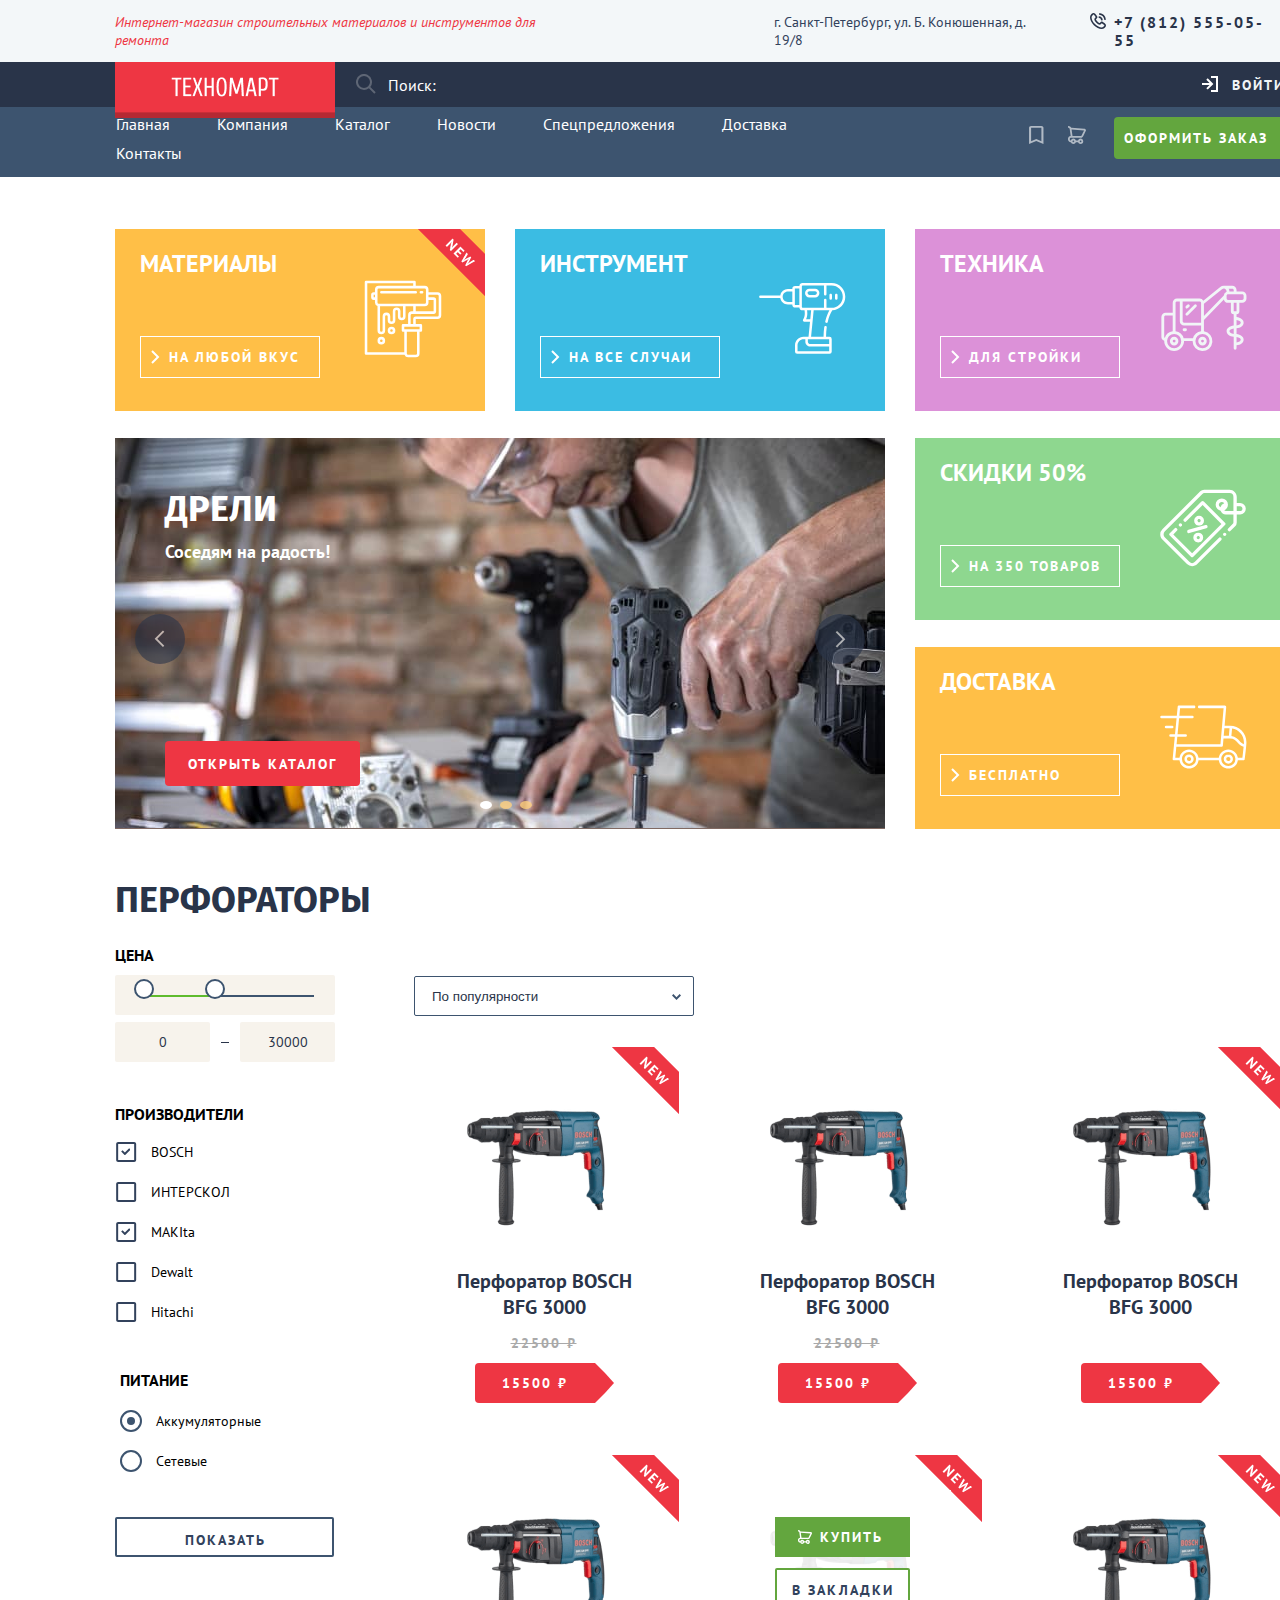
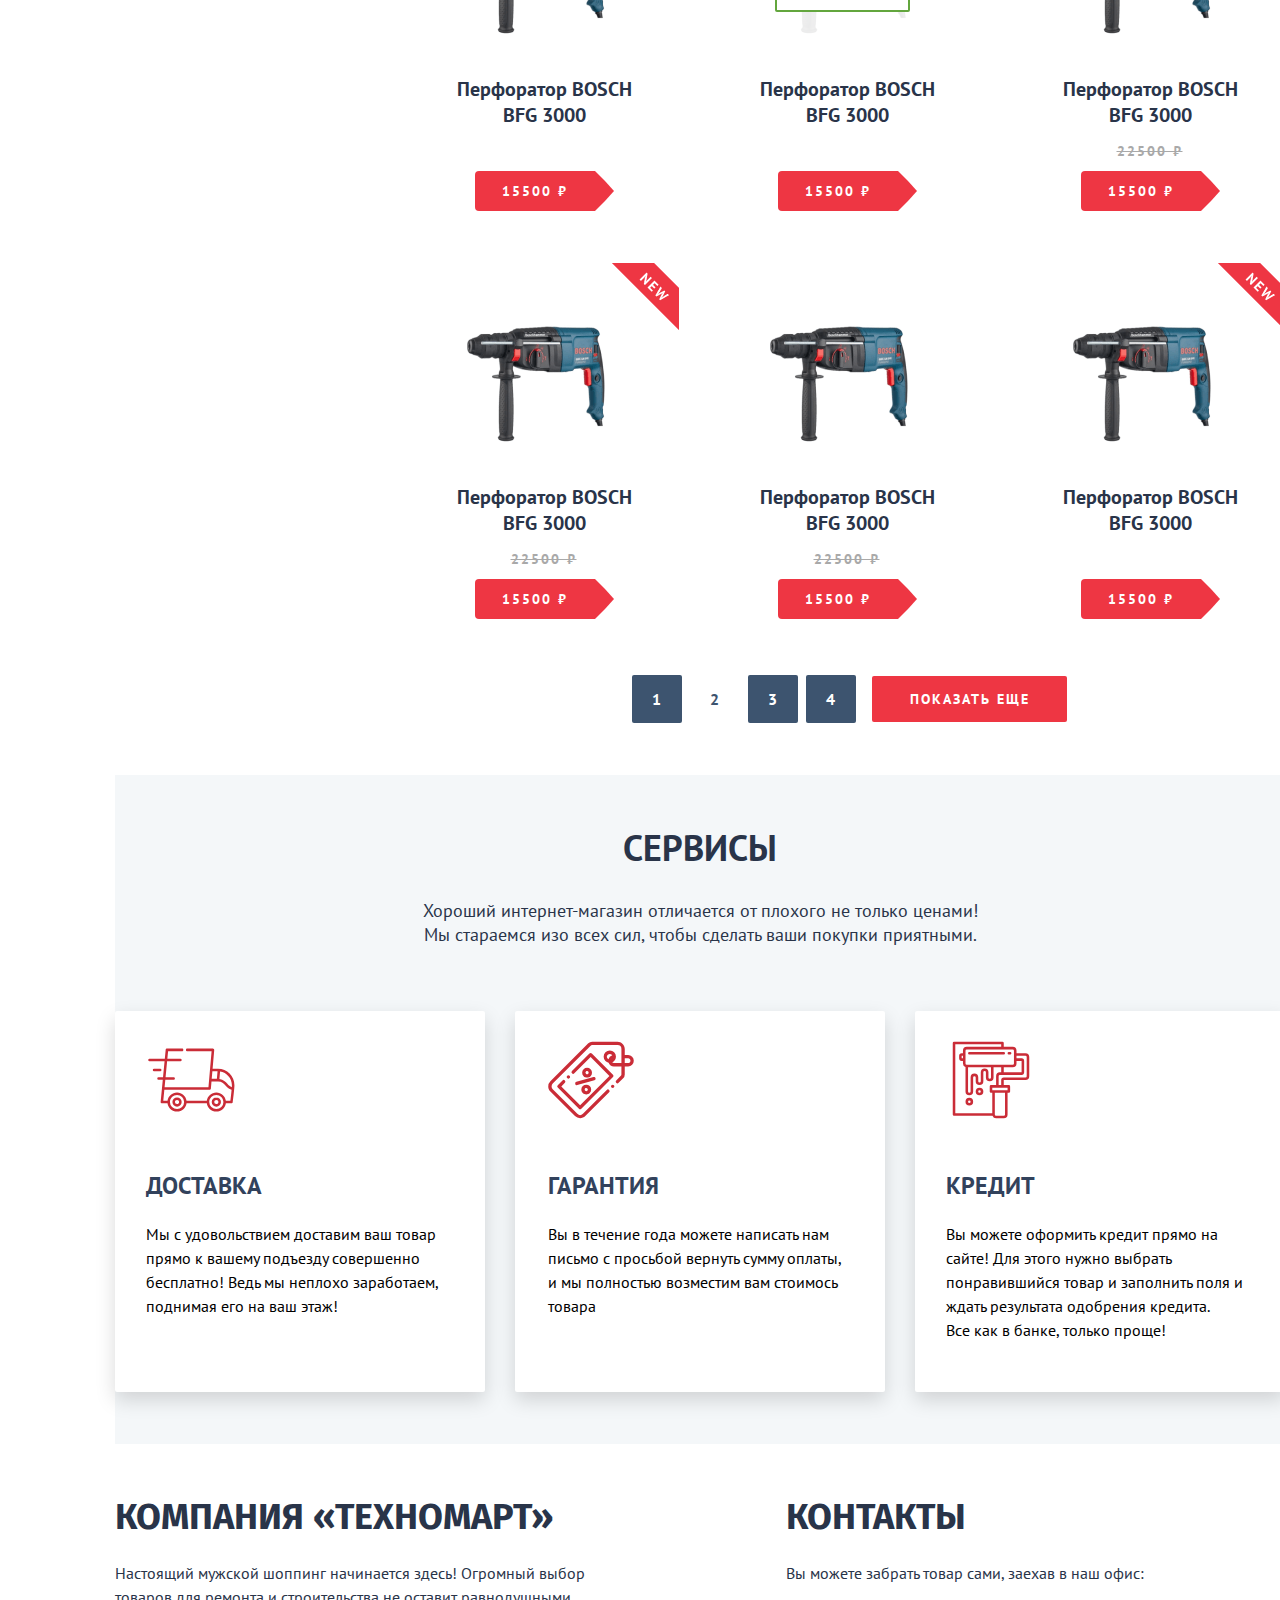
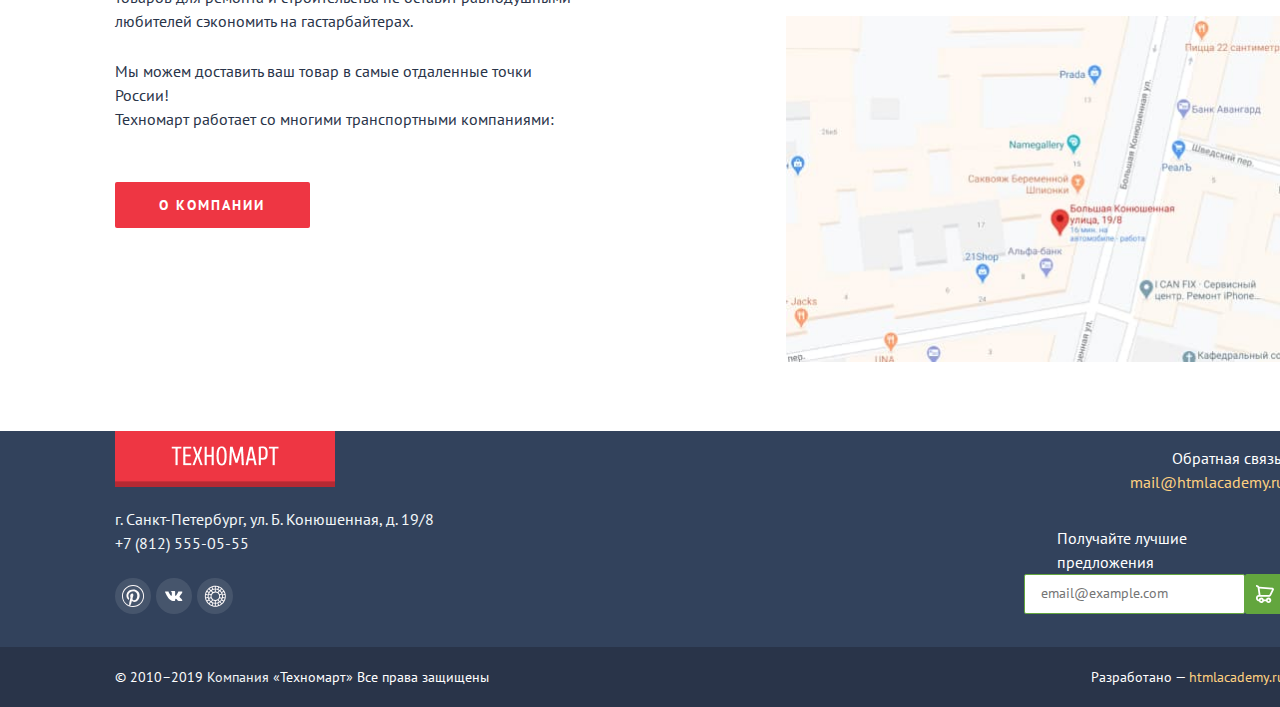
==== index.html @ 47784995 "Грейдирование" ====
<!DOCTYPE html>
<html lang="ru">

  <head>
    <meta charset="UTF-8">
    <meta http-equiv="X-UA-Compatible" content="IE=edge">
    <meta name="viewport" content="width=device-width, initial-scale=1.0">
    <meta name="description"
      content="Интернет-магазин Техномарт. Огромный выбор строительных материалов и инструментов для ремонта">
    <title>HTML Academy: Техномарт</title>
    <link rel="apple-touch-icon" sizes="180x180" href="/apple-touch-icon.png">
    <link rel="icon" type="image/png" sizes="32x32" href="/favicon-32x32.png">
    <link rel="icon" type="image/png" sizes="16x16" href="/favicon-16x16.png">
    <link rel="manifest" href="/site.webmanifest">
    <link rel="mask-icon" href="/safari-pinned-tab.svg" color="#5bbad5">
    <meta name="msapplication-TileColor" content="#da532c">
    <meta name="theme-color" content="#ffffff">
    <link rel="stylesheet" href="styles/styles.css">
    <link rel="icon" href="favicon.ico">
  </head>

  <body>
    <!-- Для показа состояния ошибки у input добавьте к input класс invalid -->
    <div class="page-wrapper">
      <header class="page-header">
        <div class="header-first-floor">
          <span class="online-shop">Интернет-магазин строительных материалов и инструментов для ремонта</span>
          <address class="address">г. Санкт-Петербург, ул. Б. Конюшенная, д. 19/8</address>
          <a class="phone" href="tel:+78125550555">+7 (812) 555-05-55</a>
        </div>
        <div class="header-second-floor">
          <a class="logo" href="index.html">
            <img src="images/content/logo.png" width="220" height="50" alt="Логотип Техномарта.">
          </a>
          <label class="search-label">
            <input class="search-input" type="search" placeholder="Поиск по сайту">
            <svg class="search-icon" width="20" height="20" viewBox="0 0 20 20" xmlns="http://www.w3.org/2000/svg">
              <path fill-rule="evenodd" clip-rule="evenodd"
                d="M8 16a8 8 0 1 1 6.32-3.094l5.387 5.387-1.414 1.414-5.387-5.387A7.965 7.965 0 0 1 8 16Zm6-8A6 6 0 1 1 2 8a6 6 0 0 1 12 0Z" />
            </svg>
            <span class="search-word">Поиск:</span>
          </label>
          <!-- Для показа авторизованного пользователя нужно переставить класс log-in-window-container-shown ко второму log-in-window-container -->
          <div class="log-in-window-container log-in-window-container-shown">
            <button class="log-in-button" type="button">
              Войти
            </button>
            <div class="log-in-window">
              <h3 class="log-in-heading">Личный кабинет</h3>
              <button class="log-in-button-exit" type="button">
                <span class="visually-hidden">Выйти из личного кабинета.</span>
              </button>
              <form class="log-in-form" action="https://echo.htmlacademy.ru/" method="post">
                <label class="log-in-label log-in-label-enter">
                  <span class="visually-hidden">Поле для ввода логина.</span>
                  <input class="log-in-input" type="text" name="login" placeholder="Логин" required>
                  <span class="invalid-text invalid-text-log-in">Длина логина должна быть не менее 8 символов!</span>
                </label>
                <label class="log-in-label log-in-label-password">
                  <span class="visually-hidden">Поле для ввода пароля.</span>
                  <input class="log-in-input" type="password" name="password" placeholder="Пароль" required>
                  <span class="invalid-text invalid-text-log-in">Длина пароля должна быть не менее 8 символов!</span>
                </label>
                <div class="memory-container">
                  <label class="memory-label filter-makers-label">
                    <input class="filter-makers-checkbox" type="checkbox" name="remember-me" value="yes">
                    <span class="filter-makers-custom-checkbox" tabindex="0"></span>
                    Запомнить меня
                  </label>
                  <a class="forgot-password" href="#">Забыл пароль</a>
                </div>
                <div class="log-in-links-container">
                  <button class="log-in-enter" type="submit">Войти</button>
                  <a class="log-in-registration" href="#">Регистрация</a>
                </div>
              </form>
            </div>
          </div>
          <div class="log-in-window-container log-in-window-container-second">
            <a class="personal-account-link" href="#">Равшан Джамшутович</a>
            <a class="log-in-button log-in-button-authorized" href="#">
              <span class="visually-hidden">Выйти на страницу деавторизации.</span>
            </a>
            <div class="log-in-window log-in-window-authorized">
              <h3 class="log-in-heading log-in-heading-authorized">Здравствуйте, <br>
                Равшан Джамшутович</h3>
              <button class="log-in-button-exit" type="button">
                <span class="visually-hidden">Выйти из личного кабинета.</span>
              </button>
              <a class="log-in-link log-in-link-orders" href="#">Мои заказы</a>
              <a class="log-in-link log-in-link-account" href="#">Личный кабинет</a>
              <a class="log-in-exit-link" href="#">Выйти</a>
            </div>
          </div>
        </div>
        <nav class="navigation">
          <ul class="navigation-list">
            <li class="navigation-item">
              <a class="navigation-link" href="#">
                Главная
              </a>
            </li>
            <li class="navigation-item">
              <a class="navigation-link" href="#">
                Компания
              </a>
            </li>
            <li class="navigation-item">
              <a class="navigation-link" href="#">
                Каталог
              </a>
            </li>
            <li class="navigation-item">
              <a class="navigation-link" href="#">
                Новости
              </a>
            </li>
            <li class="navigation-item">
              <a class="navigation-link" href="#">
                Спецпредложения
              </a>
            </li>
            <li class="navigation-item">
              <a class="navigation-link" href="#">
                Доставка
              </a>
            </li>
            <li class="navigation-item">
              <a class="navigation-link" href="#">
                Контакты
              </a>
            </li>
          </ul>
          <ul class="user-list">
            <li class="user-item user-item-bookmarks">
              <a class="header-icon-link bookmarks-link" href="#">
                <span class="visually-hidden">Перейти на страницу с Вашими закладками.</span>
              </a>
            </li>
            <li class="user-item user-item-cart">
              <a class="header-icon-link cart-link" href="#">
                <span class="visually-hidden">Перейти в корзину.</span>
              </a>
            </li>
            <li class="user-item">
              <a class="order-link" href="#">Оформить заказ</a>
            </li>
          </ul>
        </nav>
      </header>
      <main class="page-main">
        <section class="promo-block">
          <h1 class="main-heading visually-hidden">Промо блок.</h1>
          <ul class="promo-list">
            <li class="promo-item promo-item-materials catalog-item-new">
              <h3 class="promo-heading">Материалы</h3>
              <a class="promo-link" href="#">
                На любой вкус
              </a>
            </li>
            <li class="promo-item promo-item-tool">
              <h3 class="promo-heading">Инструмент</h3>
              <a class="promo-link" href="#">
                На все случаи
              </a>
            </li>
            <li class="promo-item promo-item-tech">
              <h3 class="promo-heading">Техника</h3>
              <a class="promo-link" href="#">
                Для стройки
              </a>
            </li>
            <!-- Для смены слайдов нужно переставить класс slider-block-active на нужный slider-block -->
            <li class="slider-block slider-block-drills slider-block-active">
              <h3 class="slider-heading">Дрели</h3>
              <p class="slider-description">Соседям на радость!</p>
              <a class="slider-link" href="not-found.html">Открыть каталог</a>
            </li>
            <li class="slider-block slider-block-punchers">
              <h3 class="slider-heading">Перфораторы</h3>
              <p class="slider-description">Соседям на радость!</p>
              <a class="slider-link" href="not-found.html">Открыть каталог</a>
            </li>
            <li class="promo-item promo-item-sales">
              <h3 class="promo-heading">Скидки 50%</h3>
              <a class="promo-link promo-link-sales" href="#">
                На 350 товаров
              </a>
            </li>
            <li class="promo-item promo-item-delivery">
              <h3 class="promo-heading">Доставка</h3>
              <a class="promo-link" href="#">
                Бесплатно
              </a>
            </li>
          </ul>
          <ul class="slider-arrows-list">
            <li class="slider-arrow-item">
              <button class="arrow-button" type="button">
                <span class="visually-hidden">Предыдущий слайд.</span>
              </button>
            </li>
            <li class="slider-arrow-item">
              <button class="arrow-button arrow-button-right" type="button">
                <span class="visually-hidden">Следующий слайд.</span>
              </button>
            </li>
          </ul>
          <ol class="slider-pagination-list">
            <li class="slider-pagination-item">
              <button class="slider-pagination-button slider-pagination-button-active" type="button">
                <span class="visually-hidden">Выбрать первый слайд.</span>
              </button>
            </li>
            <li class="slider-pagination-item">
              <button class="slider-pagination-button" type="button">
                <span class="visually-hidden">Выбрать второй слайд.</span>
              </button>
            </li>
            <li class="slider-pagination-item">
              <button class="slider-pagination-button" type="button">
                <span class="visually-hidden">Выбрать третий слайд.</span>
              </button>
            </li>
          </ol>
        </section>
        <section class="catalog">
          <h2 class="catalog-heading">ПЕРФОРАТОРЫ</h2>
          <div class="catalog-content-container">
            <section class="filter">
              <h3 class="filter-heading visually-hidden">Фильтр товаров.</h3>
              <form class="filter-form" action="https://echo.htmlacademy.ru/" method="get">
                <fieldset class="filter-fieldset filter-fieldset-range">
                  <legend class="fieldset-legend fieldset-legend-price">Цена</legend>
                  <div class="range-container">
                    <ul class="range-list">
                      <li class="range-item">
                        <button class="range-button" type="button">
                          <span class="visually-hidden">Изменить минимальную цену.</span>
                        </button>
                      </li>
                      <li class="range-item">
                        <button class="range-button" type="button">
                          <span class="visually-hidden">Изменить максимальную цену.</span>
                        </button>
                      </li>
                    </ul>
                  </div>
                  <div class="range-inputs-container">
                    <label class="filter-price-label">
                      <span class="visually-hidden">Минимальная цена.</span>
                      <input class="filter-price filter-price-first" type="number" name="price" value="0" min="0"
                        max="30000">
                      <span class="invalid-text invalid-text-price">Цена должна быть не меньше или равна 0!</span>
                    </label>
                    <label class="filter-price-label">
                      <span class="visually-hidden">Максимальная цена.</span>
                      <input class="filter-price filter-price-last" type="number" name="price" value="30000"
                        max="30000">
                      <span class="invalid-text invalid-text-price">Цена должна быть не больше или равна 30000!</span>
                    </label>
                  </div>
                </fieldset>
                <fieldset class="filter-fieldset filter-fieldset-makers">
                  <legend class="fieldset-legend fieldset-legend-makers">ПРОИЗВОДИТЕЛИ</legend>
                  <ul class="filter-makers-list">
                    <li class="filter-makers-item">
                      <label class="filter-label filter-makers-label">
                        <input class="filter-makers-checkbox" type="checkbox" name="maker" value="BOSCH" checked>
                        <span class="filter-makers-custom-checkbox" tabindex="0"></span>
                        BOSCH
                      </Label>
                    </li>
                    <li class="filter-makers-item">
                      <label class="filter-label filter-makers-label">
                        <input class="filter-makers-checkbox" type="checkbox" name="maker" value="ИНТЕРСКОЛ">
                        <span class="filter-makers-custom-checkbox" tabindex="0"></span>
                        ИНТЕРСКОЛ
                      </Label>
                    </li>
                    <li class="filter-makers-item">
                      <label class="filter-label filter-makers-label">
                        <input class="filter-makers-checkbox" type="checkbox" name="maker" value="MAKIta" checked>
                        <span class="filter-makers-custom-checkbox" tabindex="0"></span>
                        MAKIta
                      </Label>
                    </li>
                    <li class="filter-makers-item">
                      <label class="filter-label filter-makers-label">
                        <input class="filter-makers-checkbox" type="checkbox" name="maker" value="Dewalt">
                        <span class="filter-makers-custom-checkbox" tabindex="0"></span>
                        Dewalt
                      </Label>
                    </li>
                    <li class="filter-makers-item">
                      <label class="filter-label filter-makers-label">
                        <input class="filter-makers-checkbox" type="checkbox" name="maker" value="Hitachi">
                        <span class="filter-makers-custom-checkbox" tabindex="0"></span>
                        Hitachi
                      </label>
                    </li>
                  </ul>
                </fieldset>
                <fieldset class="filter-fieldset filter-fieldset-battery">
                  <legend class="fieldset-legend fieldset-legend-battery">ПИТАНИЕ</legend>
                  <ul class="filter-battery-list">
                    <li class="filter-battery-item">
                      <label class="filter-label filter-battery-label">
                        <input class="filter-battery-radio" type="radio" name="battery" value="Аккумуляторные" checked>
                        <span class="filter-battery-custom-radio" tabindex="0"></span>
                        Аккумуляторные
                      </label>
                    </li>
                    <li class="filter-battery-item">
                      <label class="filter-label filter-battery-label">
                        <input class="filter-battery-radio" type="radio" name="battery" value="Сетевые">
                        <span class="filter-battery-custom-radio" tabindex="0"></span>
                        Сетевые
                      </label>
                    </li>
                  </ul>
                </fieldset>
                <button class="filter-button" type="submit">
                  Показать
                </button>
              </form>
            </section>

            <div class="catalog-second-column">
              <select class="catalog-select" name="sorting" aria-label="Сортировка товаров.">
                <option class="catalog-select-option" value="by-popularity">По популярности</option>
                <option class="catalog-select-option" value="by-price">По цене</option>
              </select>
              <section class="product-cards">
                <h3 class="product-cards-heading visually-hidden">Карточки товаров.</h3>
                <ul class="catalog-list">
                  <!-- Для добавления метки new добавьте к catalog-item класс catalog-item-new -->
                  <li class="catalog-item catalog-item-new">
                    <img class="catalog-image" src="images/content/puncher.png" width="216" height="180"
                      alt="Изображение перфоратора BOSCH BFG 3000.">
                    <div class="catalog-item-buttons">
                      <button class="catalog-buy-button" type="button">
                        КУПИТЬ
                      </button>
                      <button class="catalog-bookmark-button" type="button">
                        В закладки
                      </button>
                    </div>
                    <h3 class="catalog-item-heading catalog-item-heading-price">Перфоратор BOSCH <br> BFG 3000</h3>
                    <button class="catalog-item-button" type="button">15500 ₽</button>
                  </li>
                  <li class="catalog-item">
                    <img class="catalog-image" src="images/content/puncher.png" width="216" height="180"
                      alt="Изображение перфоратора BOSCH BFG 3000.">
                    <div class="catalog-item-buttons">
                      <button class="catalog-buy-button" type="button">
                        КУПИТЬ
                      </button>
                      <button class="catalog-bookmark-button" type="button">
                        В закладки
                      </button>
                    </div>
                    <h3 class="catalog-item-heading catalog-item-heading-price">Перфоратор BOSCH <br> BFG 3000</h3>
                    <button class="catalog-item-button" type="button">15500 ₽</button>
                  </li>
                  <li class="catalog-item catalog-item-new">
                    <img class="catalog-image" src="images/content/puncher.png" width="216" height="180"
                      alt="Изображение перфоратора BOSCH BFG 3000.">
                    <div class="catalog-item-buttons">
                      <button class="catalog-buy-button" type="button">
                        КУПИТЬ
                      </button>
                      <button class="catalog-bookmark-button" type="button">
                        В закладки
                      </button>
                    </div>
                    <h3 class="catalog-item-heading">Перфоратор BOSCH <br> BFG 3000</h3>
                    <button class="catalog-item-button" type="button">15500 ₽</button>
                  </li>
                  <li class="catalog-item catalog-item-new">
                    <img class="catalog-image" src="images/content/puncher.png" width="216" height="180"
                      alt="Изображение перфоратора BOSCH BFG 3000.">
                    <div class="catalog-item-buttons">
                      <button class="catalog-buy-button" type="button">
                        КУПИТЬ
                      </button>
                      <button class="catalog-bookmark-button" type="button">
                        В закладки
                      </button>
                    </div>
                    <h3 class="catalog-item-heading">Перфоратор BOSCH <br> BFG 3000</h3>
                    <button class="catalog-item-button" type="button">15500 ₽</button>
                  </li>
                  <li class="catalog-item catalog-item-shown catalog-item-new">
                    <img class="catalog-image" src="images/content/puncher.png" width="216" height="180"
                      alt="Изображение перфоратора BOSCH BFG 3000.">
                    <div class="catalog-item-buttons">
                      <button class="catalog-buy-button" type="button">
                        КУПИТЬ
                      </button>
                      <button class="catalog-bookmark-button" type="button">
                        В закладки
                      </button>
                    </div>
                    <h3 class="catalog-item-heading">Перфоратор BOSCH <br> BFG 3000</h3>
                    <button class="catalog-item-button" type="button">15500 ₽</button>
                  </li>
                  <li class="catalog-item catalog-item-new">
                    <img class="catalog-image" src="images/content/puncher.png" width="216" height="180"
                      alt="Изображение перфоратора BOSCH BFG 3000.">
                    <div class="catalog-item-buttons">
                      <button class="catalog-buy-button" type="button">
                        КУПИТЬ
                      </button>
                      <button class="catalog-bookmark-button" type="button">
                        В закладки
                      </button>
                    </div>
                    <h3 class="catalog-item-heading catalog-item-heading-price">Перфоратор BOSCH <br> BFG 3000</h3>
                    <button class="catalog-item-button" type="button">15500 ₽</button>
                  </li>
                  <li class="catalog-item catalog-item-new">
                    <img class="catalog-image" src="images/content/puncher.png" width="216" height="180"
                      alt="Изображение перфоратора BOSCH BFG 3000.">
                    <div class="catalog-item-buttons">
                      <button class="catalog-buy-button" type="button">
                        КУПИТЬ
                      </button>
                      <button class="catalog-bookmark-button" type="button">
                        В закладки
                      </button>
                    </div>
                    <h3 class="catalog-item-heading catalog-item-heading-price">Перфоратор BOSCH <br> BFG 3000</h3>
                    <button class="catalog-item-button" type="button">15500 ₽</button>
                  </li>
                  <li class="catalog-item">
                    <img class="catalog-image" src="images/content/puncher.png" width="216" height="180"
                      alt="Изображение перфоратора BOSCH BFG 3000.">
                    <div class="catalog-item-buttons">
                      <button class="catalog-buy-button" type="button">
                        КУПИТЬ
                      </button>
                      <button class="catalog-bookmark-button" type="button">
                        В закладки
                      </button>
                    </div>
                    <h3 class="catalog-item-heading catalog-item-heading-price">Перфоратор BOSCH <br> BFG 3000</h3>
                    <button class="catalog-item-button" type="button">15500 ₽</button>
                  </li>
                  <li class="catalog-item catalog-item-new">
                    <img class="catalog-image" src="images/content/puncher.png" width="216" height="180"
                      alt="Изображение перфоратора BOSCH BFG 3000.">
                    <div class="catalog-item-buttons">
                      <button class="catalog-buy-button" type="button">
                        КУПИТЬ
                      </button>
                      <button class="catalog-bookmark-button" type="button">
                        В закладки
                      </button>
                    </div>
                    <h3 class="catalog-item-heading">Перфоратор BOSCH <br> BFG 3000</h3>
                    <button class="catalog-item-button" type="button">15500 ₽</button>
                  </li>
                </ul>
                <div class="pagination-container">
                  <ol class="pagination-list" aria-label="Пагинация.">
                    <li class="pagination-item">
                      <a class="pagination-link" href="#">1</a>
                    </li>
                    <li class="pagination-item">
                      <a class="pagination-link pagination-link-active" href="#">2</a>
                    </li>
                    <li class="pagination-item">
                      <a class="pagination-link" href="#">3</a>
                    </li>
                    <li class="pagination-item">
                      <a class="pagination-link" href="#">4</a>
                    </li>
                  </ol>
                  <button class="pagination-button" type="button">
                    Показать еще
                  </button>
                </div>
              </section>
            </div>
          </div>

        </section>
        <section class="services">
          <h2 class="services-heading">Сервисы</h2>
          <p class="services-description">Хороший интернет-магазин отличается от плохого не только ценами! <br>
            Мы стараемся изо всех сил, чтобы сделать ваши покупки приятными.</p>
          <ul class="services-list">
            <li class="services-item services-item-delivery">
              <h3 class="services-item-heading">Доставка</h3>
              <p class="services-item-description">Мы с удовольствием доставим ваш товар <br> прямо к вашему подъезду
                совершенно
                <br>
                бесплатно! Ведь мы неплохо заработаем, <br>
                поднимая его на ваш этаж!
              </p>
            </li>
            <li class="services-item services-item-sale">
              <h3 class="services-item-heading">Гарантия</h3>
              <p class="services-item-description">Вы в течение года можете написать нам <br> письмо с просьбой вернуть
                сумму
                оплаты, <br> и мы полностью возместим вам стоимось <br> товара</p>
            </li>
            <li class="services-item services-item-paints">
              <h3 class="services-item-heading">Кредит</h3>
              <p class="services-item-description">Вы можете оформить кредит прямо на <br> сайте! Для этого нужно
                выбрать <br>
                понравившийся товар и заполнить поля и <br> ждать результата одобрения кредита. <br>
                Все как в банке, только проще!</p>
            </li>
          </ul>
        </section>
        <section class="about-technomart">
          <h2 class="about-technomart-heading visually-hidden">О Техномарте.</h2>
          <section class="technomart-company">
            <h3 class="technomart-company-heading">КОМПАНИЯ «Техномарт»</h3>
            <p class="technomart-company-description">Настоящий мужской шоппинг начинается здесь! Огромный выбор <br>
              товаров
              для
              ремонта и строительства не оставит равнодушными <br> любителей сэкономить на гастарбайтерах.</p>
            <p class="technomart-company-description">Мы можем доставить ваш товар в самые отдаленные точки России! <br>
              Техномарт работает со многими транспортными компаниями:</p>
            <a class="technomart-company-link" href="#">О компании</a>
          </section>
          <section class="contacts">
            <h3 class="contacts-heading">КОНТАКТЫ</h3>
            <p class="contacts-description">Вы можете забрать товар сами, заехав в наш офис:</p>
            <a class="contacts-link" href="https://www.google.com/maps" target="_blank">
              <img src="/images/content/map.jpg" width="500" height="347" alt="Расположение офиса Техномарта на карте.">
            </a>
          </section>
        </section>
      </main>
      <footer class="page-footer">
        <div class="footer-first-floor">
          <div class="footer-first-column">
            <a class="logo footer-logo" href="index.html">
              <img src="images/content/logo.png" width="220" height="56" alt="Логотип Техномарта.">
            </a>
            <address class="footer-address">г. Санкт-Петербург, ул. Б. Конюшенная, д. 19/8</address>
            <a class="footer-phone" href="tel:+78125550555">+7 (812) 555-05-55</a>
            <ul class="social-list">
              <li class="social-item">
                <a class="social-link social-link-pin" href="#" target="_blank">
                  <span class="visually-hidden">Мы в Pinterest.</span>
                  <svg class="social-icon" width="23" height="23" viewBox="0 0 23 23" fill="none"
                    xmlns="http://www.w3.org/2000/svg">
                    <path
                      d="M11.04 0C4.948 0 0 4.948 0 11.04c0 6.091 4.948 11.04 11.04 11.04 6.091 0 11.04-4.948 11.04-11.04C22.08 4.948 17.132 0 11.04 0Zm0 .96c5.573 0 10.08 4.507 10.08 10.08s-4.507 10.08-10.08 10.08a10.1 10.1 0 0 1-2.93-.433c.413-.69.946-1.677 1.158-2.492l.643-2.453c.336.641 1.319 1.185 2.365 1.185 3.112 0 5.356-2.863 5.356-6.42 0-3.41-2.783-5.96-6.363-5.96-4.455 0-6.819 2.99-6.819 6.245 0 1.513.805 3.398 2.095 3.998.195.09.3.052.345-.138.034-.143.208-.844.287-1.17a.31.31 0 0 0-.072-.296c-.426-.518-.768-1.468-.768-2.355 0-2.276 1.723-4.48 4.659-4.48 2.535 0 4.31 1.729 4.31 4.2 0 2.791-1.409 4.726-3.243 4.726-1.013 0-1.772-.838-1.528-1.866.291-1.227.855-2.55.855-3.436 0-.792-.426-1.453-1.306-1.453-1.036 0-1.868 1.07-1.868 2.506 0 .913.31 1.532.31 1.532s-1.023 4.325-1.21 5.13c-.188.804-.138 1.887-.06 2.694A10.073 10.073 0 0 1 .96 11.04C.96 5.467 5.467.96 11.04.96Z"
                      fill="#FEFAFA" />
                  </svg>
                </a>
              </li>
              <li class="social-item">
                <a class="social-link social-link-vk" href="#" target="_blank">
                  <span class="visually-hidden">Мы во Вконтакте.</span>
                  <svg class="social-icon social-icon-vk" width="18" height="10" viewBox="0 0 18 10" fill="none"
                    xmlns="http://www.w3.org/2000/svg">
                    <path
                      d="M10.76 7.675c.638-.206 1.454 1.36 2.323 1.96.652.453 1.152.355 1.152.355l2.316-.033s1.21-.075.638-1.036c-.048-.08-.336-.713-1.724-2.015-1.452-1.362-1.255-1.142.493-3.497 1.065-1.436 1.49-2.312 1.357-2.686-.128-.36-.91-.266-.91-.266l-2.609.018c-.254 0-.47.08-.567.344-.002.002-.414 1.11-.964 2.053-1.16 1.993-1.624 2.099-1.816 1.974-.441-.289-.33-1.158-.33-1.776 0-1.932.288-2.737-.564-2.946C9.27.055 9.062.01 8.336.004c-.928-.015-1.716 0-2.163.218-.297.15-.524.475-.386.494.173.023.562.107.77.39.268.369.26 1.194.26 1.194s.152 2.274-.36 2.556c-.352.193-.834-.201-1.87-2.011C4.06 1.919 3.66.897 3.66.897s-.077-.19-.217-.294c-.167-.124-.4-.163-.4-.163L.565.456S.193.466.057.63c-.122.145-.01.445-.01.445s1.94 4.588 4.136 6.9c2.014 2.121 4.302 1.98 4.302 1.98h1.037s.313-.036.473-.208c.149-.16.142-.46.142-.46s-.02-1.407.624-1.613Z"
                      fill="#fff" />
                  </svg>
                </a>
              </li>
              <li class="social-item">
                <a class="social-link social-link-vsco" href="#" target="_blank">
                  <span class="visually-hidden">Мы в VSCO.</span>
                  <svg class="social-icon" width="22" height="22" viewBox="0 0 22 22" fill="none"
                    xmlns="http://www.w3.org/2000/svg">
                    <path
                      d="M11.322.739c-.049 0-.098.009-.145.025-.807.012-1.6.098-2.352.286-.326.08-.648.18-.968.297a.476.476 0 0 0-.214.079c-.409.15-.806.323-1.183.522-.619.322-1.198.72-1.74 1.165a.476.476 0 0 0-.187.136c-.051.043-.102.085-.151.13a10.617 10.617 0 0 0-1.675 1.889 9.445 9.445 0 0 0-.398.632.476.476 0 0 0-.105.197c-.55.973-.946 2.045-1.155 3.178a.476.476 0 0 0-.047.214c-.028.155-.054.31-.072.476a10.526 10.526 0 0 0 .072 2.983.476.476 0 0 0 .047.214c.209 1.132.604 2.204 1.153 3.177.02.074.056.142.107.199.126.214.256.428.398.633a10.79 10.79 0 0 0 1.673 1.887c.05.045.1.087.15.129h.002c.05.062.115.11.189.14.542.442 1.121.841 1.74 1.162.376.2.773.373 1.182.523.064.043.137.07.213.08.32.116.643.216.969.296a10.35 10.35 0 0 0 2.352.286.477.477 0 0 0 .305 0 10.35 10.35 0 0 0 2.353-.286c.326-.08.648-.18.968-.297a.477.477 0 0 0 .214-.079c.409-.15.806-.323 1.182-.523.62-.32 1.199-.72 1.741-1.164a.476.476 0 0 0 .187-.136c.051-.043.103-.085.152-.131a10.794 10.794 0 0 0 1.673-1.887v-.001a9.4 9.4 0 0 0 .398-.632.475.475 0 0 0 .105-.198 10.24 10.24 0 0 0 1.156-3.177.476.476 0 0 0 .047-.215c.027-.154.054-.31.071-.475a10.533 10.533 0 0 0-.071-2.984.476.476 0 0 0-.047-.213 10.24 10.24 0 0 0-1.154-3.177.477.477 0 0 0-.107-.199 9.415 9.415 0 0 0-.398-.632v-.001a10.621 10.621 0 0 0-1.674-1.888c-.049-.044-.1-.086-.15-.128a.476.476 0 0 0-.189-.14 10.16 10.16 0 0 0-1.74-1.163 9.464 9.464 0 0 0-1.182-.522.477.477 0 0 0-.213-.08 9.048 9.048 0 0 0-.97-.296 10.352 10.352 0 0 0-2.352-.286.476.476 0 0 0-.16-.025Zm-3.567.638c-.004 0-.006.003-.01.004l-.004.001.014-.005Zm7.15 0 .014.005h-.005l-.009-.005Zm-4.051.378v1.903c-.457.03-.915.057-1.346.162-.11.027-.218.068-.327.1l-.65-1.787c.172-.053.34-.114.522-.159h.002c.572-.143 1.185-.188 1.799-.219Zm.952 0c.614.031 1.226.076 1.798.219h.003c.182.045.35.106.523.16l-.651 1.786c-.11-.032-.217-.073-.327-.1-.432-.105-.89-.133-1.346-.162V1.755Zm-4.168.71.65 1.788c-.166.073-.336.135-.498.223h-.001c-.255.135-.483.323-.724.486a.476.476 0 0 0-.26.122L5.606 3.657c.415-.314.835-.627 1.296-.866a.322.322 0 0 0 .004-.002c.238-.126.486-.22.731-.324Zm7.383 0c.246.104.494.198.732.324l.004.002c.46.239.88.552 1.296.866l-1.198 1.427a.476.476 0 0 0-.26-.121c-.241-.163-.469-.352-.724-.486-.162-.088-.333-.15-.5-.224l.65-1.788ZM4.867 4.257l1.229 1.464c-.377.36-.74.738-1.038 1.171-.026.038-.046.078-.072.116l-1.65-.953c.052-.08.1-.166.153-.244a9.641 9.641 0 0 1 1.378-1.554Zm12.925 0c.506.471.98.98 1.378 1.553v.001c.054.078.102.163.154.244l-1.65.953c-.026-.038-.046-.078-.072-.116l-.002-.001c-.299-.433-.66-.811-1.036-1.17l1.228-1.464Zm-6.938.354v1.871a4.721 4.721 0 0 0-1.92.63L7.829 5.59c.139-.086.26-.195.405-.272a5.847 5.847 0 0 1 1.5-.574v.001c.36-.087.742-.107 1.12-.134Zm.952 0c.38.027.761.047 1.12.134.22.054.427.116.627.19.034.018.07.032.106.041.263.098.522.209.763.34l.004.002c.146.077.267.186.406.272l-1.107 1.522a4.721 4.721 0 0 0-1.92-.63V4.611ZM7.04 6.126l1.125 1.547a4.783 4.783 0 0 0-1.192 1.631l-1.808-.59c.107-.27.225-.534.369-.781a.476.476 0 0 0 .055-.098c.08-.138.162-.272.251-.4v-.001a6.732 6.732 0 0 1 1.07-1.207l.067-.058.002-.001a.475.475 0 0 0 .061-.042Zm8.577 0a.477.477 0 0 0 .06.04l.07.06.002.002c.4.356.762.762 1.068 1.206v.001c.09.128.171.262.252.401a.475.475 0 0 0 .056.1c.143.245.26.508.37.778l-1.81.59a4.784 4.784 0 0 0-1.192-1.63l1.124-1.548ZM2.88 6.89l1.65.952c-.11.222-.231.439-.317.671v.001c-.025.064-.034.135-.057.2a.476.476 0 0 0-.097.351 6.96 6.96 0 0 0-.104.368l-1.878-.331a9.273 9.273 0 0 1 .803-2.212Zm16.901 0c.358.693.628 1.434.804 2.212l-1.877.33a7 7 0 0 0-.104-.375.476.476 0 0 0-.093-.336c-.024-.067-.031-.141-.058-.208-.088-.231-.21-.45-.32-.672l1.648-.951Zm-8.506.523a.476.476 0 0 0 .115 0 3.796 3.796 0 0 1 2.087.657c.047.056.107.1.174.13a3.798 3.798 0 0 1 1.264 1.74c.007.075.03.148.071.212.098.339.154.696.154 1.067 0 .37-.056.726-.154 1.065a.476.476 0 0 0-.07.214 3.798 3.798 0 0 1-1.263 1.738.476.476 0 0 0-.176.132 3.796 3.796 0 0 1-2.09.657.473.473 0 0 0-.116 0 3.796 3.796 0 0 1-3.525-2.527.476.476 0 0 0-.07-.212 3.823 3.823 0 0 1-.154-1.067c0-.37.056-.727.154-1.065a.476.476 0 0 0 .07-.215 3.796 3.796 0 0 1 3.529-2.526Zm6.503 2.21c.033.131.084.254.108.389a.48.48 0 0 0 .02.109c.015.1.03.197.04.289v.004c.032.264.05.535.05.805s-.018.541-.05.805v.004c-.01.092-.024.19-.04.29a.48.48 0 0 0-.02.107c-.024.135-.075.258-.108.39l-1.797-.585c.07-.327.11-.664.11-1.011 0-.347-.04-.685-.11-1.01l1.797-.586Zm-12.893.001 1.796.584c-.071.326-.111.664-.111 1.01 0 .348.04.685.11 1.012l-1.795.584c-.033-.131-.086-.255-.11-.39a.475.475 0 0 0-.02-.107c-.015-.1-.03-.197-.04-.29v-.003a6.872 6.872 0 0 1-.05-.805c0-.27.019-.541.05-.805v-.004c.01-.093.025-.19.04-.291a.475.475 0 0 0 .02-.105c.024-.134.077-.259.11-.39Zm-3.002.41 1.883.332a7.74 7.74 0 0 0-.052.853c0 .29.02.574.052.853l-1.883.332-.005-.03v-.008a9.561 9.561 0 0 1 0-2.302l.005-.03Zm18.896 0 .005.03v.008a9.56 9.56 0 0 1 0 2.294v.008l-.005.03-1.883-.332c.03-.279.052-.564.052-.853 0-.29-.021-.574-.052-.853l1.883-.332ZM3.954 13.005c.03.125.066.247.104.368a.476.476 0 0 0 .097.35c.023.066.032.137.057.2v.002c.086.232.208.45.318.671l-1.65.952a9.275 9.275 0 0 1-.804-2.212l1.878-.33Zm14.753 0 1.877.331a9.268 9.268 0 0 1-.804 2.212l-1.648-.95c.11-.223.232-.442.32-.673.027-.067.034-.142.058-.21a.477.477 0 0 0 .093-.336c.037-.124.074-.248.104-.374Zm-11.733.128c.277.627.687 1.18 1.192 1.631L7.04 16.312a.476.476 0 0 0-.06-.04l-.07-.06-.002-.003a6.73 6.73 0 0 1-1.067-1.205l-.001-.002a5.797 5.797 0 0 1-.251-.4.475.475 0 0 0-.056-.1 5.744 5.744 0 0 1-.368-.779l1.808-.59Zm8.711 0 1.812.59a6.14 6.14 0 0 1-.372.781.475.475 0 0 0-.055.099c-.08.138-.163.272-.251.4l-.001.001c-.306.444-.667.85-1.068 1.205 0 .001 0 .002-.002.002-.029.027-.046.04-.066.058h-.002a.484.484 0 0 0-.062.043l-1.124-1.548a4.784 4.784 0 0 0 1.191-1.63Zm-6.75 2.193c.575.337 1.224.56 1.919.63v1.871c-.38-.027-.762-.047-1.12-.135v.001a5.856 5.856 0 0 1-.627-.19.48.48 0 0 0-.106-.041 6.038 6.038 0 0 1-.763-.34l-.005-.002c-.145-.077-.266-.186-.405-.272l1.107-1.522Zm4.79 0 1.107 1.522c-.14.086-.26.195-.406.272l-.004.002a6.035 6.035 0 0 1-.766.34.473.473 0 0 0-.104.04c-.2.074-.406.137-.627.191h.001c-.359.087-.74.107-1.12.134v-1.871a4.722 4.722 0 0 0 1.92-.63Zm-8.739.104c.026.039.047.079.074.117.298.432.66.811 1.036 1.17l-1.229 1.464c-.507-.475-.981-.98-1.378-1.553v-.001c-.054-.078-.101-.163-.153-.244l1.65-.953Zm12.687 0 1.65.953c-.051.08-.099.166-.153.244-.396.573-.87 1.079-1.378 1.554l-1.228-1.464c.376-.359.737-.737 1.036-1.17l.002-.002c.026-.037.046-.077.071-.115ZM6.804 17.354a.476.476 0 0 0 .26.122c.242.163.47.35.725.485v.001c.163.088.333.15.5.222l-.65 1.788c-.246-.103-.494-.197-.732-.323l-.004-.002c-.461-.24-.88-.552-1.296-.867l1.197-1.426Zm9.051.001 1.198 1.425c-.416.315-.835.628-1.296.867l-.004.002c-.238.126-.486.22-.732.323l-.65-1.788c.167-.072.337-.134.499-.222.256-.135.484-.323.725-.486a.476.476 0 0 0 .26-.121Zm-6.674 1.163c.109.032.216.073.326.1h.001c.431.105.89.133 1.346.162v1.903c-.614-.031-1.227-.076-1.799-.219h-.002c-.183-.045-.35-.106-.523-.16l.651-1.786Zm4.298 0 .65 1.786c-.173.054-.34.115-.522.16h-.003c-.572.143-1.184.188-1.798.219v-1.904c.457-.028.914-.056 1.345-.161h.001c.11-.027.218-.068.327-.1ZM7.74 21.056h.004l.01.005-.014-.005Zm7.178 0-.014.005c.003 0 .006-.003.01-.004l.004-.001Z"
                      fill="#FEFAFA" />
                  </svg>
                </a>
              </li>
            </ul>
          </div>
          <div class="footer-second-column">
            <span class="feedback">Обратная связь: <br>
              <a class="feedback-link" href="mailto:mail@htmlacademy.ru" target="_blank">mail@htmlacademy.ru</a>
            </span>
            <form class="footer-form" action="https://echo.htmlacademy.ru/" method="post">
              <label class="footer-label">
                <span class="footer-label-text">Получайте лучшие предложения</span>
                <input class="footer-input" type="email" placeholder="email@example.com" required>
                <span class="invalid-text invalid-text-footer">Email должен содержать символ @!</span>
              </label>
              <button class="footer-cart-button" type="submit">
                <span class="visually-hidden">Подписаться на рассылку.</span>
              </button>
            </form>
          </div>
        </div>
        <div class="footer-second-floor">
          <span class="copyright">© 2010–2019 <a class="copyright-link" href="#" target="_blank">Компания</a>
            «Техномарт» Все права
            защищены</span>
          <span class="made-by">Разработано — <a class="made-by-link" href="https://htmlacademy.ru/intensive/htmlcss"
              target="_blank">htmlacademy.ru</a></span>
        </div>
      </footer>
    </div>
  </body>

</html>
---- styles/styles.css ----
@font-face {
  font-family: "PT Sans";
  src: url("../fonts/PTSans-Regular.ttf") format("woff2");
  font-style: normal;
  font-weight: 400;
  font-display: swap;
}

@font-face {
  font-family: "PT Sans";
  src: url("../fonts/PTSans-Italic.ttf") format("woff2");
  font-style: italic;
  font-weight: 400;
  font-display: swap;
}

@font-face {
  font-family: "PT Sans";
  src: url("../fonts/PTSans-Bold.ttf") format("woff2");
  font-style: normal;
  font-weight: 700;
  font-display: swap;
}

@font-face {
  font-family: "Fira Sans";
  src: url("../fonts/FiraSans-Bold.ttf") format("woff2");
  font-style: normal;
  font-weight: 700;
  font-display: swap;
}

*,
*::before,
*::after {
  box-sizing: border-box;
}

.visually-hidden {
  position: absolute;
  width: 1px;
  height: 1px;
  margin: -1px;
  border: 0;
  padding: 0;
  white-space: nowrap;
  -webkit-clip-path: inset(100%);
  clip-path: inset(100%);
  clip: rect(0 0 0 0);
  overflow: hidden;
}

img {
  max-width: 100%;
  height: auto;
  object-fit: contain;
}

html {
  min-height: 100%;
}

body {
  font-family: "PT Sans", sans-serif;
  font-size: 16px;
  line-height: 24px;
  background-color: #ffffff;
  color: #293449;
  margin: 0;
  padding: 0;
  min-width: 1400px;
  min-height: 100%;
}

.page-wrapper {
  width: 1400px;
  margin: 0 auto;
  display: flex;
  flex-direction: column;
  height: 100%;
  box-shadow: 0 4px 4px rgba(0, 0, 0, 0.25);
  padding: 0 115px;
}

.page-header {
  margin-bottom: 52px;
}

.header-first-floor {
  display: flex;
  padding: 13px 0;
  position: relative;
}

.header-first-floor::before {
  content: "";
  background-color: #f3f7f9;
  height: 100%;
  width: calc(100% + 230px);
  position: absolute;
  left: -115px;
  top: 0;
  z-index: -1;
}

.header-second-floor {
  position: relative;
  display: flex;
  align-items: center;
  height: 45px;
}

.header-second-floor::before {
  content: "";
  background-color: #293449;
  height: 100%;
  width: calc(100% + 230px);
  position: absolute;
  left: -115px;
  top: 0;
  z-index: -1;
}

.header-second-floor::after {
  content: "";
  background-color: #293449;
  height: 100%;
  width: calc(100% + 230px);
  position: absolute;
  left: -115px;
  top: 0;
  z-index: -1;
}

.logo {
  transform: translateY(2px);
  z-index: 2;
  height: 50px;
}

.logo:hover {
  opacity: 0.8;
}

.logo:active {
  opacity: 0.3;
}

.navigation {
  display: flex;
  align-items: center;
  position: relative;
  min-height: 70px;
  z-index: 1;
}

.navigation::before {
  content: "";
  background-color: #3d546f;
  height: 100%;
  width: calc(100% + 230px);
  position: absolute;
  left: -115px;
  top: 0;
  z-index: -1;
}

.online-shop {
  font-size: 14px;
  line-height: 18px;
  font-style: italic;
  color: #ee3643;
  margin-right: 182px;
}

.address {
  font-size: 14px;
  line-height: 18px;
  color: #32425c;
  font-style: normal;
  margin-right: 33px;
}

.phone {
  font-size: 16px;
  line-height: 18px;
  font-weight: 700;
  letter-spacing: 2px;
  text-transform: uppercase;
  color: #293449;
  text-decoration: none;
  padding-left: 24px;
  background-image: url("../images/icons/phone.svg");
  background-repeat: no-repeat;
}

.phone:hover {
  opacity: 0.6;
}

.phone:active {
  opacity: 0.3;
}

.phone:focus {
  outline: 2px solid #101010;
}

.search-word {
  color: #ffffff;
  position: absolute;
  top: 11px;
  left: 53px;
}

.search-label {
  margin-right: auto;
  position: relative;
}

.search-icon {
  fill: #dadada;
  position: absolute;
  top: 12px;
  left: 21px;
  opacity: 0.3;
}

.search-input {
  font-family: inherit;
  font-size: 16px;
  line-height: 24px;
  border: none;
  background-color: transparent;
  padding: 10px 54px;
  width: 716px;
  height: 45px;
}

.search-input::-webkit-search-decoration,
.search-input::-webkit-search-cancel-button,
.search-input::-webkit-search-results-button,
.search-input::-webkit-search-results-decoration {
  display: none;
}

.search-input:focus {
  background-color: #f1f5f7;
  outline: none;
}

.search-input:focus + .search-icon {
  fill: #405069;
  opacity: 1;
}

.search-input::placeholder {
  opacity: 0;
}

.search-input:focus::placeholder {
  opacity: 1;
}

.search-input:focus ~ .search-word {
  display: none;
}

.search-input:disabled {
  opacity: 0.5;
  background-color: #f1f5f7;
}

.log-in-window-container {
  display: none;
}

.log-in-window-container-second {
  transform: translate(-7px, -1px);
}

.log-in-window-container-shown {
  display: flex;
  align-items: center;
  z-index: 2;
}

.log-in-button {
  font-family: inherit;
  cursor: pointer;
  font-weight: 700;
  font-size: 14px;
  line-height: 18px;
  letter-spacing: 2px;
  text-transform: uppercase;
  color: #f1f5f7;
  border: none;
  background-color: transparent;
  padding: 0;
  padding-left: 30px;
  background-image: url("../images/icons/login.svg");
  background-repeat: no-repeat;
  position: relative;
}

.log-in-button:hover {
  opacity: 0.6;
}

.log-in-button:active {
  opacity: 0.3;
}

.log-in-button:disabled {
  opacity: 0.3;
}

.log-in-button-authorized {
  transform: rotate(180deg);
  width: 16px;
  height: 16px;
}

.personal-account-link {
  text-decoration: none;
  color: #f1f5f7;
  font-size: 16px;
  line-height: 24px;
  padding-left: 32px;
  background-image: url("../images/icons/user.svg");
  background-repeat: no-repeat;
  background-position: top 3px left 7px;
}

.log-in-window {
  position: absolute;
  top: 13px;
  right: 0;
  background-color: #ffffff;
  box-shadow: 0 8px 20px rgba(0, 0, 0, 0.15);
  border-radius: 2px;
  width: 360px;
  padding: 22px 29px 35px 28px;
  flex-direction: column;
  z-index: 1;
  display: none;
}

.log-in-window-authorized {
  top: 2px;
  padding-bottom: 31px;
  right: -5px;
}

.log-in-window-container-shown:focus-within .log-in-window {
  display: flex;
}

.log-in-heading {
  margin: 0;
  margin-bottom: 46px;
  font-size: 24px;
  line-height: 30px;
  text-transform: uppercase;
  color: #000000;
}

.log-in-heading-authorized {
  margin-bottom: 34px;
}

.log-in-button-exit {
  cursor: pointer;
  border: none;
  background-color: transparent;
  width: 20px;
  height: 20px;
  background-image: url("../images/icons/close.svg");
  background-repeat: no-repeat;
  position: absolute;
  top: 19px;
  right: 19px;
}

.log-in-button-exit:hover {
  opacity: 0.6;
}

.log-in-button-exit:active {
  opacity: 0.3;
}

.log-in-button-exit:disabled {
  opacity: 0.3;
}

.log-in-label {
  position: relative;
}

.log-in-label::after {
  content: "";
}

.log-in-label-enter {
  margin-bottom: 7px;
  display: block;
}

.log-in-label-password {
  display: block;
  margin-bottom: 13px;
}

.log-in-input {
  font-family: inherit;
  font-size: 16px;
  line-height: 24px;
  color: #000000;
  width: 300px;
  height: 40px;
  border: 1px solid #3d546f;
  border-radius: 2px;
  padding: 8px 14px 12px 14px;
  background-color: #f1f5f7;
}

.log-in-input:hover {
  border-color: #63a63e;
}

.log-in-input:focus {
  outline: 1px solid #ffbf47;
  border-color: #63a63e;
}

.log-in-input:disabled {
  opacity: 0.5;
  border-color: #c5c5c5;
  background-color: #f1f5f7;
}

.memory-container {
  display: flex;
  flex-wrap: wrap;
  align-items: center;
  margin-bottom: 39px;
}

.memory-checkbox {
  margin: 0;
  margin-right: 18px;
}

.memory-label {
  font-size: 14px;
  line-height: 18px;
  color: #000000;
  margin-right: 26px;
  display: flex;
  align-items: center;
}

.forgot-password {
  text-decoration: none;
  color: #000000;
  font-size: 14px;
  line-height: 18px;
}

.forgot-password:hover {
  opacity: 0.6;
}

.forgot-password:active {
  opacity: 0.3;
}

.log-in-links-container {
  transform: translateX(-5px);
  display: flex;
}

.log-in-enter {
  cursor: pointer;
  background-color: #63a63e;
  border-radius: 2px;
  border: none;
  padding: 11px 26px 11px 45px;
  text-align: center;
  width: 145px;
  letter-spacing: 2px;
  text-transform: uppercase;
  color: #ffffff;
  font-family: inherit;
  font-weight: 700;
  font-size: 14px;
  line-height: 18px;
  background-image: url("../images/icons/login.svg");
  background-repeat: no-repeat;
  background-position: top 13px left 25px;
  margin-right: 5px;
}

.log-in-enter:hover {
  background-color: #5fbb2d;
}

.log-in-enter:active {
  background-color: #518534;
}

.log-in-enter:disabled {
  opacity: 0.3;
}

.log-in-registration {
  text-decoration: none;
  font-weight: 700;
  font-size: 14px;
  line-height: 18px;
  text-align: center;
  letter-spacing: 2px;
  text-transform: uppercase;
  color: #32425c;
  outline: 2px solid #63a63e;
  outline-offset: -2px;
  border-radius: 2px;
  display: inline-block;
  padding: 11px 9px;
  width: 145px;
}

.log-in-registration:hover {
  outline-color: #32425c;
}

.log-in-registration:active {
  outline-color: #c5c5c5;
  color: #c5c5c5;
}

.log-in-registration:focus-visible {
  outline: 2px solid #101010;
}

.log-in-link {
  text-decoration: none;
  letter-spacing: 2px;
  text-transform: uppercase;
  color: #3d546f;
  font-weight: 700;
  font-size: 14px;
  line-height: 18px;
  display: block;
  margin-bottom: 23px;
}

.log-in-link:hover {
  opacity: 0.6;
}

.log-in-link:active {
  opacity: 0.3;
}

.log-in-exit-link {
  text-decoration: none;
  text-align: center;
  letter-spacing: 2px;
  text-transform: uppercase;
  color: #32425c;
  font-weight: 700;
  font-size: 14px;
  line-height: 18px;
  border: 2px solid #63a63e;
  border-radius: 2px;
  display: block;
  width: 145px;
  padding: 11px 33px;
}

.log-in-exit-link:hover {
  border-color: #3d546f;
}

.log-in-exit-link:active {
  color: #c5c5c5;
  border-color: #c5c5c5;
}

.navigation-list {
  margin: 0;
  margin-right: 90px;
  padding: 0;
  list-style-type: none;
  display: flex;
  flex-wrap: wrap;
  row-gap: 5px;
  transform: translate(-21px, -4px);
  width: 822px;
}

.navigation-link {
  text-decoration: none;
  color: #ffffff;
  padding: 21px 25px 28px 22px;
}

.navigation-link:hover {
  background-color: #32425c;
  color: #c5c5c5;
}

.navigation-link:active {
  color: #ffffff;
  background-color: #32425c;
}

.user-list {
  margin: 0;
  padding: 0;
  list-style-type: none;
  display: flex;
  flex-wrap: wrap;
  margin-bottom: auto;
  transform: translateY(19px);
}

.user-item-cart {
  margin-right: 28px;
}

.header-icon-link {
  background-color: transparent;
  display: inline-block;
  width: 18px;
  height: 18px;
  background-repeat: no-repeat;
  color: #ffffff;
  text-decoration: none;
  font-size: 14px;
  font-weight: 700;
  line-height: 18px;
  letter-spacing: 2px;
  text-transform: uppercase;
  margin-bottom: 8px;
}

.bookmarks-link {
  background-image: url("../images/icons/bookmark.svg");
  margin-right: 23px;
}

.cart-link {
  background-image: url("../images/icons/cart.svg");
  position: relative;
}

.cart-link::after {
  width: 100px;
  height: 100px;
}

.header-icon-link:hover {
  opacity: 0.6;
}

.header-icon-link:active {
  opacity: 0.3;
}

.order-link {
  text-decoration: none;
  font-weight: 700;
  font-size: 14px;
  line-height: 18px;
  letter-spacing: 2px;
  text-transform: uppercase;
  color: #ffffff;
  background-color: #63a63e;
  border-radius: 4px;
  padding: 12px 10px;
  display: flex;
  width: 170px;
  text-align: center;
  z-index: -1;
  transform: translateY(-9px);
}

.order-link:hover {
  background-color: #5fbb2d;
}

.order-link:active {
  background-color: #518534;
}

.page-main {
  min-height: calc(100vh);
}

.promo-block {
  margin-bottom: 50px;
  position: relative;
}

.promo-list {
  margin: 0;
  padding: 0;
  list-style-type: none;
  display: grid;
  grid-template-columns: repeat(3, 370px);
  column-gap: 30px;
  row-gap: 27px;
}

.promo-heading {
  margin: 0;
  margin-bottom: 57px;
  font-weight: 700;
  font-size: 24px;
  line-height: 30px;
  color: #ffffff;
  text-transform: uppercase;
}

.promo-link {
  text-decoration: none;
  font-weight: 700;
  font-size: 14px;
  line-height: 18px;
  letter-spacing: 2px;
  text-transform: uppercase;
  color: #ffffff;
  padding: 11px 19px 11px 28px;
  border: 1px solid #ffffff;
  display: block;
  width: 180px;
  background-image: url("../images/icons/arrow-right.svg");
  background-repeat: no-repeat;
  background-position: top 12px left 6px;
}

.promo-link:hover {
  opacity: 0.6;
}

.promo-link:active {
  opacity: 0.3;
}

.promo-link-sales {
  padding: 11px 12px 11px 28px;
}

.promo-item {
  width: 370px;
  padding: 20px 165px 33px 25px;
  background-repeat: no-repeat;
  background-position: top 45px right 37px;
}

.slider-block {
  grid-column: 1 / 3;
  grid-row: 2 / 4;
  width: 770px;
  padding: 50px 440px 40px 50px;
  background-repeat: no-repeat;
}

.slider-block:not(.slider-block-active) {
  display: none;
}

.slider-block-drills {
  background-image: url("../images/background/drills.jpg");
  background-color: #806962;
}

.slider-block-punchers {
  background-image: url("../images/background/punchers.jpg");
  background-color: #5c5f5c;
}

.promo-item-materials {
  background-color: #ffbf47;
  background-image: url("../images/icons/materials.svg");
}

.promo-item-tool {
  background-color: #3bbce3;
  background-image: url("../images/icons/tool.svg");
}

.promo-item-tech {
  background-color: #dc91d8;
  background-image: url("../images/icons/tech.svg");
}

.promo-item-sales {
  background-color: #8ed78f;
  background-image: url("../images/icons/sale.svg");
}

.promo-item-delivery {
  background-color: #ffbf47;
  background-image: url("../images/icons/delivery.svg");
}

.slider-heading {
  font-family: "Fira Sans", sans-serif;
  margin: 0;
  margin-bottom: 10px;
  font-size: 36px;
  line-height: 42px;
  text-transform: uppercase;
  color: #ffffff;
}

.slider-description {
  margin: 0;
  margin-bottom: 177px;
  font-weight: 700;
  font-size: 18px;
  line-height: 24px;
  color: #ffffff;
}

.slider-link {
  text-decoration: none;
  font-weight: 700;
  font-size: 14px;
  line-height: 18px;
  letter-spacing: 2px;
  text-transform: uppercase;
  color: #ffffff;
  padding: 14px 6px;
  padding-bottom: 13px;
  background-color: #ee3643;
  border-radius: 4px;
  display: block;
  width: 195px;
  text-align: center;
}

.slider-link:hover {
  background-color: #ca2c37;
}

.slider-link:active {
  background-color: #ba2732;
}

.slider-arrows-list {
  margin: 0;
  padding: 0;
  position: absolute;
  display: flex;
  left: 20px;
  bottom: 160px;
  list-style-type: none;
  gap: 630px;
}

.arrow-button {
  cursor: pointer;
  border: none;
  background-color: #293449;
  opacity: 0.6;
  width: 50px;
  height: 50px;
  border-radius: 50%;
  background-image: url("../images/icons/arrow-left.svg");
  background-repeat: no-repeat;
  background-position: top 15px left 15px;
}

.arrow-button:hover {
  opacity: 1;
}

.arrow-button:active {
  opacity: 0.3;
}

.arrow-button:disabled {
  opacity: 0.3;
}

.arrow-button-right {
  transform: rotate(180deg);
}

.slider-pagination-list {
  margin: 0;
  padding: 0;
  list-style-type: none;
  display: flex;
  gap: 8px;
  position: absolute;
  bottom: 15px;
  left: 365px;
}

.slider-pagination-button {
  cursor: pointer;
  border: none;
  background-color: #ffd180;
  opacity: 0.8;
  border-radius: 50%;
  width: 8px;
  height: 8px;
}

.slider-pagination-button:hover {
  opacity: 0.6;
}

.slider-pagination-button:active {
  opacity: 0.3;
}

.slider-pagination-button:disabled {
  opacity: 0.3;
}

.slider-pagination-button-active {
  background-color: #ffffff;
  opacity: 1;
}

.catalog {
  margin-bottom: 53px;
}

.catalog-content-container {
  display: flex;
}

.catalog-heading {
  font-family: "Fira Sans", sans-serif;
  font-weight: 700;
  font-size: 36px;
  line-height: 42px;
  text-transform: uppercase;
  color: #293449;
  margin: 0;
  margin-bottom: 22px;
}

.filter {
  margin-right: 74px;
}

.filter-fieldset {
  border: none;
  margin: 0;
  padding: 0;
}

.filter-fieldset-range {
  margin-bottom: 40px;
}

.filter-fieldset-makers {
  margin-bottom: 47px;
}

.filter-fieldset-battery {
  margin-bottom: 47px;
  padding-left: 5px;
}

.fieldset-legend {
  padding: 0;
  font-weight: 700;
  font-size: 16px;
  line-height: 24px;
  color: #000000;
}

.fieldset-legend-price {
  margin-bottom: 8px;
  text-transform: uppercase;
}

.fieldset-legend-makers {
  margin-bottom: 17px;
}

.fieldset-legend-battery {
  margin-bottom: 20px;
}

.range-container {
  background-color: #f7f3ec;
  border-radius: 2px;
  padding: 10px 20px;
  width: 220px;
  height: 40px;
  position: relative;
  margin-bottom: 7px;
}

.range-container::before {
  content: "";
  position: absolute;
  top: 20px;
  left: 33px;
  width: 64px;
  height: 2px;
  background-color: #5fbb2d;
}

.range-container::after {
  content: "";
  position: absolute;
  top: 20px;
  right: 21px;
  width: 102px;
  height: 2px;
  background-color: #3d546f;
}

.range-list {
  padding: 0;
  margin: 0;
  list-style-type: none;
  display: flex;
  gap: 51px;
  position: absolute;
  top: 3px;
  left: 19px;
  z-index: 1;
}

.range-button {
  cursor: pointer;
  background-color: #ffffff;
  border: 2px solid #3d546f;
  border-radius: 50%;
  width: 20px;
  height: 20px;
}

.range-button:hover {
  background-color: #518534;
}

.range-button:active {
  background-color: #5fbb2d;
}

.range-button:disabled {
  opacity: 0.3;
}

.range-inputs-container {
  display: flex;
  position: relative;
}

.range-inputs-container::after {
  content: "";
  position: absolute;
  top: 50%;
  left: 106px;
  width: 8px;
  height: 1px;
  background-color: #293449;
}

.filter-price {
  font-size: 14px;
  line-height: 18px;
  color: #293449;
  padding: 11px 20px;
  background-color: #f7f3ec;
  border-radius: 2px;
  display: inline-flex;
  width: 95px;
  height: 40px;
  font-family: inherit;
  border: none;
  text-align: center;
}

.filter-price:disabled {
  opacity: 0.5;
}

.filter-price::-webkit-outer-spin-button,
.filter-price::-webkit-inner-spin-button {
  display: none;
  -webkit-appearance: none;
  margin: 0;
}

.filter-price-first {
  margin-right: 30px;
}

.filter-makers-list {
  margin: 0;
  padding: 0;
  list-style-type: none;
  display: flex;
  flex-direction: column;
  gap: 22px;
}

.filter-label {
  font-size: 14px;
  line-height: 18px;
  color: #000000;
}

.filter-makers-label {
  display: flex;
  align-items: center;
  padding-left: 36px;
  position: relative;
}

.filter-makers-checkbox {
  margin: 0;
  display: none;
}

.filter-makers-custom-checkbox {
  background-image: url("../images/icons/checkbox.svg");
  background-repeat: no-repeat;
  background-position: top 0 left 1px;
  width: 22px;
  height: 22px;
  display: inline-block;
  position: absolute;
  left: 0;
}

.filter-makers-custom-checkbox::before {
  content: "";
  position: absolute;
  top: 7px;
  left: 6px;
  background-image: url("../images/icons/check-mark.svg");
  background-repeat: no-repeat;
  width: 9px;
  height: 7px;
  display: none;
}

.filter-makers-checkbox:checked + .filter-makers-custom-checkbox::before {
  display: block;
}

.filter-makers-label:hover {
  opacity: 0.6;
}

.filter-makers-label:active {
  opacity: 0.3;
}

.filter-makers-checkbox:disabled + .filter-makers-custom-checkbox {
  opacity: 0.2;
}

.filter-battery-list {
  margin: 0;
  padding: 0;
  list-style-type: none;
}

.filter-battery-item {
  margin-bottom: 22px;
}

.filter-battery-item:last-of-type {
  margin-bottom: 0;
}

.filter-battery-label {
  display: flex;
  align-items: center;
  padding-left: 36px;
  position: relative;
}

.filter-battery-radio {
  margin: 0;
  display: none;
}

.filter-battery-custom-radio {
  width: 22px;
  height: 22px;
  display: inline-block;
  border-radius: 22px;
  border: 2px solid #3d546f;
  background-color: #ffffff;
  position: absolute;
  left: 0;
}

.filter-battery-custom-radio::before {
  content: "";
  position: absolute;
  top: 5px;
  left: 5px;
  background-color: #3d546f;
  width: 8px;
  height: 8px;
  border-radius: 22px;
  display: none;
}

.filter-battery-radio:checked + .filter-battery-custom-radio::before {
  display: block;
}

.filter-battery-label:hover {
  opacity: 0.6;
}

.filter-battery-label:active {
  opacity: 0.3;
}

.filter-battery-radio:disabled + .filter-battery-custom-radio {
  opacity: 0.2;
}

.filter-button {
  font-family: inherit;
  cursor: pointer;
  background-color: #ffffff;
  border: 2px solid #3d546f;
  border-radius: 2px;
  padding: 12px 66px 6px 68px;
  font-weight: 700;
  font-size: 14px;
  line-height: 18px;
  letter-spacing: 2px;
  text-transform: uppercase;
  color: #32425c;
}

.filter-button:hover {
  opacity: 0.6;
}

.filter-button:active {
  opacity: 0.3;
}

.filter-button:disabled {
  opacity: 0.3;
}

.catalog-second-column {
  padding-top: 33px;
}

.catalog-select {
  background-color: #ffffff;
  border: 1px solid #3d546f;
  border-radius: 2px;
  padding: 8px 16px;
  color: #293449;
  margin-left: 5px;
  margin-bottom: 31px;
  width: 280px;
  height: 40px;
  background-image: url("../images/icons/select-arrow.svg");
  background-repeat: no-repeat;
  background-position: top 17px right 12px;
  -webkit-appearance: none;
  -moz-appearance: none;
  text-indent: 1px;
  text-overflow: "";
}

.catalog-select:hover {
  border-color: #63a63e;
}

.catalog-select:focus {
  outline: 1px solid #ffbf47;
  background-image: url("../images/icons/select-arrow-green.svg");
  background-position: top 17px right 11px;
}

.catalog-list {
  margin: 0;
  margin-bottom: 34px;
  padding: 0;
  list-style-type: none;
  display: grid;
  grid-template-columns: repeat(3, 270px);
  column-gap: 33px;
  row-gap: 29px;
}

.catalog-item {
  padding: 27px 27px 23px 27px;
  position: relative;
  display: flex;
  flex-direction: column;
  align-items: center;
  transition: hover 0.3s ease;
}

.catalog-item-new {
  position: relative;
}

.catalog-item-new::before {
  content: "";
  position: absolute;
  top: 0;
  right: 0;
  width: 70px;
  height: 70px;
  background-image: url("../images/background/new.png");
  background-repeat: no-repeat;
}

.catalog-image {
  margin-bottom: 14px;
}

.catalog-item-heading {
  margin: 0;
  margin-bottom: 43px;
  font-size: 20px;
  line-height: 26px;
  color: #293449;
  position: relative;
  text-align: center;
}

.catalog-item-heading-price::after {
  content: "22500 ₽";
  position: absolute;
  bottom: -44px;
  left: 37px;
  width: 100px;
  height: 30px;
  font-weight: 700;
  font-size: 14px;
  line-height: 18px;
  letter-spacing: 2px;
  text-decoration-line: line-through;
  text-transform: uppercase;
  color: #a9a9a9;
}

.catalog-item-button {
  cursor: pointer;
  border: none;
  font-family: inherit;
  font-weight: 700;
  font-size: 14px;
  line-height: 18px;
  letter-spacing: 2px;
  text-transform: uppercase;
  color: #ffffff;
  background-color: #ee3643;
  border-radius: 4px;
  padding: 11px 29px 11px 10px;
  display: block;
  width: 139px;
  text-align: center;
  position: relative;
}

.catalog-item-button::before {
  content: "";
  position: absolute;
  top: 0;
  right: 0;
  border: 10px solid transparent;
  border-top: 10px solid #ffffff;
  border-right: 9px solid #ffffff;
}

.catalog-item-button::after {
  content: "";
  position: absolute;
  bottom: 0;
  right: 0;
  border: 10px solid transparent;
  border-bottom: 10px solid #ffffff;
  border-right: 9px solid #ffffff;
}

.catalog-item-button:hover {
  background-color: #ca2c37;
}

.catalog-item-button:active {
  background-color: #ba2732;
}

.catalog-item-button:disabled {
  opacity: 0.3;
}

.catalog-item-buttons {
  background-color: rgba(255, 255, 255, 0.9);
  padding: 27px 40px 62px 40px;
  width: 216px;
  position: absolute;
  top: 35px;
  left: 23px;
  display: none;
}

.catalog-item-shown .catalog-item-buttons {
  display: block;
}

.catalog-item:hover {
  box-shadow: 0 8px 20px 0 rgba(0, 0, 0, 0.15);
}

.catalog-item:hover .catalog-item-buttons {
  display: block;
}

.catalog-buy-button {
  font-family: inherit;
  cursor: pointer;
  border: none;
  background-color: #63a63e;
  padding: 11px 24px 11px 41px;
  font-weight: 700;
  font-size: 14px;
  line-height: 18px;
  width: 135px;
  text-align: center;
  letter-spacing: 2px;
  text-transform: uppercase;
  color: #ffffff;
  margin-bottom: 11px;
  background-image: url("../images/icons/cart-catalog.svg");
  background-repeat: no-repeat;
  background-position: top 13px left 23px;
}

.catalog-buy-button:hover {
  background-color: #5fbb2d;
}

.catalog-buy-button:active {
  background-color: #518534;
}

.catalog-buy-button:disabled {
  opacity: 0.3;
}

.catalog-bookmark-button {
  font-family: inherit;
  cursor: pointer;
  background-color: #ffffff;
  border: 2px solid #63a63e;
  border-radius: 2px;
  padding: 11px;
  font-weight: 700;
  font-size: 14px;
  line-height: 18px;
  width: 135px;
  text-align: center;
  letter-spacing: 2px;
  text-transform: uppercase;
  color: #32425c;
}

.catalog-bookmark-button:hover {
  border-color: #3d546f;
}

.catalog-bookmark-button:active {
  border-color: #c5c5c5;
  color: #c5c5c5;
}

.catalog-bookmark-button:disabled {
  opacity: 0.3;
}

.pagination-container {
  display: flex;
  align-items: center;
  margin-left: 223px;
  width: 500px;
}

.pagination-list {
  margin: 0;
  margin-right: 16px;
  padding: 0;
  list-style-type: none;
  display: flex;
  gap: 8px;
}

.pagination-link {
  text-decoration: none;
  font-weight: 700;
  font-size: 16px;
  line-height: 100%;
  text-transform: uppercase;
  color: #ffffff;
  padding: 14px 21px 14px 20px;
  background-color: #3d546f;
  border-radius: 2px;
}

.pagination-link:hover {
  opacity: 0.6;
}

.pagination-link:active {
  opacity: 0.3;
}

.pagination-link-active {
  background-color: #ffffff;
  color: #3d546f;
}

.pagination-button {
  font-family: inherit;
  cursor: pointer;
  background-color: #ee3643;
  border-radius: 2px;
  border: none;
  padding: 14px 28px;
  font-weight: 700;
  font-size: 14px;
  line-height: 18px;
  text-align: center;
  letter-spacing: 2px;
  text-transform: uppercase;
  color: #ffffff;
  display: inline-block;
  width: 195px;
}

.pagination-button:hover {
  background-color: #ca2c37;
}

.pagination-button:active {
  background-color: #ba2732;
}

.pagination-button:disabled {
  opacity: 0.3;
}

.services {
  margin-bottom: 52px;
  background-color: #f4f7f9;
  padding: 52px 0;
}

.services-heading {
  margin: 0;
  margin-bottom: 30px;
  font-size: 36px;
  line-height: 42px;
  text-align: center;
  text-transform: uppercase;
  color: #293449;
}

.services-description {
  margin: 0;
  margin-bottom: 64px;
  font-size: 18px;
  line-height: 24px;
  text-align: center;
  color: #293449;
}

.services-list {
  margin: 0;
  padding: 0;
  list-style-type: none;
  display: flex;
  flex-wrap: wrap;
  gap: 30px;
}

.services-item {
  width: 370px;
  padding: 160px 39px 50px 31px;
  background-color: #ffffff;
  box-shadow: 0 8px 20px rgba(0, 0, 0, 0.15);
  border-radius: 2px;
  background-repeat: no-repeat;
  background-position: top 24px left 31px;
}

.services-item-delivery {
  background-image: url("../images/icons/icon-delivery.svg");
}

.services-item-sale {
  background-image: url("../images/icons/icon-sale.svg");
  padding-left: 33px;
}

.services-item-paints {
  background-image: url("../images/icons/icon-paints.svg");
}

.services-item-heading {
  margin: 0;
  margin-bottom: 21px;
  font-size: 24px;
  line-height: 30px;
  align-items: center;
  text-transform: uppercase;
  color: #32425c;
}

.services-item-description {
  margin: 0;
  font-size: 16px;
  line-height: 24px;
  color: #000000;
}

.about-technomart {
  margin-bottom: 43px;
  display: flex;
}

.technomart-company {
  margin-right: 197px;
  margin-bottom: 160px;
}

.technomart-company-heading {
  font-family: "Fira Sans", sans-serif;
  margin: 0;
  margin-bottom: 23px;
  font-size: 36px;
  line-height: 42px;
  text-transform: uppercase;
  color: #293449;
}

.technomart-company-description {
  margin: 0;
  margin-bottom: 26px;
  font-size: 16px;
  line-height: 24px;
  color: #293449;
}

.technomart-company-description:last-of-type {
  margin-bottom: 51px;
}

.technomart-company-link {
  text-decoration: none;
  font-weight: 700;
  font-size: 14px;
  line-height: 18px;
  text-align: center;
  letter-spacing: 2px;
  text-transform: uppercase;
  color: #ffffff;
  background-color: #ee3643;
  border-radius: 2px;
  padding: 14px 44px;
  display: flex;
  width: 195px;
}

.technomart-company-link:hover {
  background-color: #ca2c37;
}

.technomart-company-link:active {
  background-color: #ba2732;
}

.contacts-heading {
  font-family: "Fira Sans", sans-serif;
  margin: 0;
  margin-bottom: 23px;
  font-size: 36px;
  line-height: 42px;
  text-transform: uppercase;
  color: #293449;
}

.contacts-description {
  margin: 0;
  margin-bottom: 31px;
  font-size: 16px;
  line-height: 24px;
  color: #293449;
}

.contacts-link:hover {
  opacity: 0.6;
}

.contacts-link:active {
  opacity: 0.3;
}

.footer-first-floor {
  position: relative;
  width: 100%;
  display: flex;
  justify-content: space-between;
  padding-bottom: 33px;
}

.footer-first-floor::before {
  content: "";
  position: absolute;
  top: 0;
  left: -115px;
  height: 100%;
  width: calc(100% + 230px);
  background-color: #32425c;
  z-index: -1;
}

.footer-second-floor {
  position: relative;
  width: 100%;
  display: flex;
  padding: 21px 0;
}

.footer-second-floor::before {
  content: "";
  position: absolute;
  top: 0;
  left: -115px;
  height: 100%;
  width: calc(100% + 230px);
  background-color: #293449;
  z-index: -1;
}

.footer-first-column {
  display: flex;
  flex-direction: column;
  width: 322px;
}

.footer-second-column {
  display: flex;
  flex-direction: column;
  width: 261px;
}

.footer-logo {
  margin-bottom: 26px;
  display: block;
  width: 220px;
  transform: translateY(0);
}

.footer-logo:hover {
  opacity: 0.8;
}

.footer-logo:active {
  opacity: 0.3;
}

.footer-address {
  font-style: normal;
  font-size: 16px;
  line-height: 24px;
  color: #f3f7f9;
}

.footer-phone {
  text-decoration: none;
  margin-bottom: 23px;
  display: block;
  font-size: 16px;
  line-height: 24px;
  color: #f3f7f9;
  max-width: 100%;
}

.footer-phone:hover {
  color: rgba(241, 245, 247, 0.8);
}

.footer-phone:active {
  color: rgba(241, 245, 247, 0.3);
}

.social-list {
  margin: 0;
  padding: 0;
  list-style-type: none;
  display: flex;
  flex-wrap: wrap;
  gap: 5px;
  width: 280px;
}

.social-link {
  width: 36px;
  height: 36px;
  display: block;
  position: relative;
}

.social-icon {
  position: absolute;
  top: 7px;
  left: 7px;
}

.social-icon-vk {
  top: 13px;
  left: 9px;
}

.social-link::before {
  content: "";
  position: absolute;
  top: 0;
  left: 0;
  width: 36px;
  height: 36px;
  border-radius: 50%;
  background-color: rgba(255, 255, 255, 0.1);
  z-index: -1;
}

.social-link:hover::before {
  background-color: #293449;
}

.social-link:active {
  opacity: 0.3;
}

.social-link:focus {
  outline: 2px solid #101010;
}

.copyright {
  font-size: 14px;
  line-height: 18px;
  color: #ffffff;
  display: block;
  margin-right: auto;
}

.copyright-link {
  text-decoration: none;
  color: #f1f5f7;
}

.copyright-link:hover {
  color: rgba(241, 245, 247, 0.8);
}

.copyright-link:active {
  color: rgba(241, 245, 247, 0.3);
}

.feedback {
  margin: 15px 0 32px 0;
  font-size: 16px;
  line-height: 24px;
  text-align: right;
  color: #ffffff;
}

.feedback-link {
  text-decoration: none;
  color: #ffd180;
}

.feedback-link:hover {
  color: #ffbf47;
}

.feedback-link:active {
  opacity: 0.3;
}

.page-footer {
  width: 1170px;
  margin-top: auto;
  min-height: 276px;
}

.footer-form {
  display: flex;
  align-items: center;
  position: relative;
  max-width: 100%;
}

.footer-label {
  font-size: 16px;
  line-height: 24px;
  color: #ffffff;
  display: flex;
  flex-direction: column;
  position: relative;
}

.footer-label-text {
  transform: translateX(33px);
  display: block;
  width: 228px;
}

.footer-input {
  font-family: inherit;
  padding: 10px 56px 12px 16px;
  font-size: 14px;
  line-height: 18px;
  background-color: #ffffff;
  border: 1px solid #63a63e;
  border-radius: 2px;
  height: 40px;
  width: 221px;
}

.footer-input:focus {
  z-index: 1;
  outline: 1px solid #ffbf47;
}

.footer-input:disabled {
  opacity: 0.5;
  background-color: #f1f5f7;
  border-color: #c5c5c5;
}

.footer-cart-button {
  cursor: pointer;
  border: none;
  background-color: #63a63e;
  width: 40px;
  height: 40px;
  background-image: url("../images/icons/cart-catalog.svg");
  background-size: 18px 18px;
  background-repeat: no-repeat;
  background-position: top 11px left 11px;
  border-radius: 2px;
  position: absolute;
  right: 0;
  bottom: 0;
}

.footer-cart-button:hover {
  background-color: #5fbb2d;
}

.footer-cart-button:active {
  background-color: #518534;
}

.footer-cart-button:focus-visible {
  outline: 1px solid #ffbf47;
  border: none;
}

.footer-cart-button:disabled {
  opacity: 0.3;
}

.made-by {
  font-size: 14px;
  line-height: 18px;
  text-align: right;
  color: #ffffff;
}

.made-by-link {
  text-decoration: none;
  color: #ffd180;
}

.made-by-link:hover {
  color: #ffbf47;
}

.made-by-link:active {
  opacity: 0.3;
}

.invalid {
  outline: 1px solid #ee3643;
  border: none;
}

.invalid:focus {
  outline: 1px solid #ee3643;
  border: none;
}

.invalid:hover {
  outline: 2px solid #ee3643;
}

.invalid-text {
  display: none;
  color: #ba2732;
  font-size: 14px;
  line-height: 18px;
  position: absolute;
  bottom: 36px;
  left: 0;
  width: max-content;
}

.invalid-text-price {
  bottom: -22px;
  left: 0;
}

.invalid-text-log-in {
  position: static;
}

.footer-input.invalid + .invalid-text-footer {
  display: block;
}

.filter-price.invalid + .invalid-text-price {
  display: block;
}

.log-in-input.invalid + .invalid-text-log-in {
  display: block;
}

.mistake {
  font-weight: 700;
  font-size: 50px;
  line-height: 30px;
  margin: 0;
}
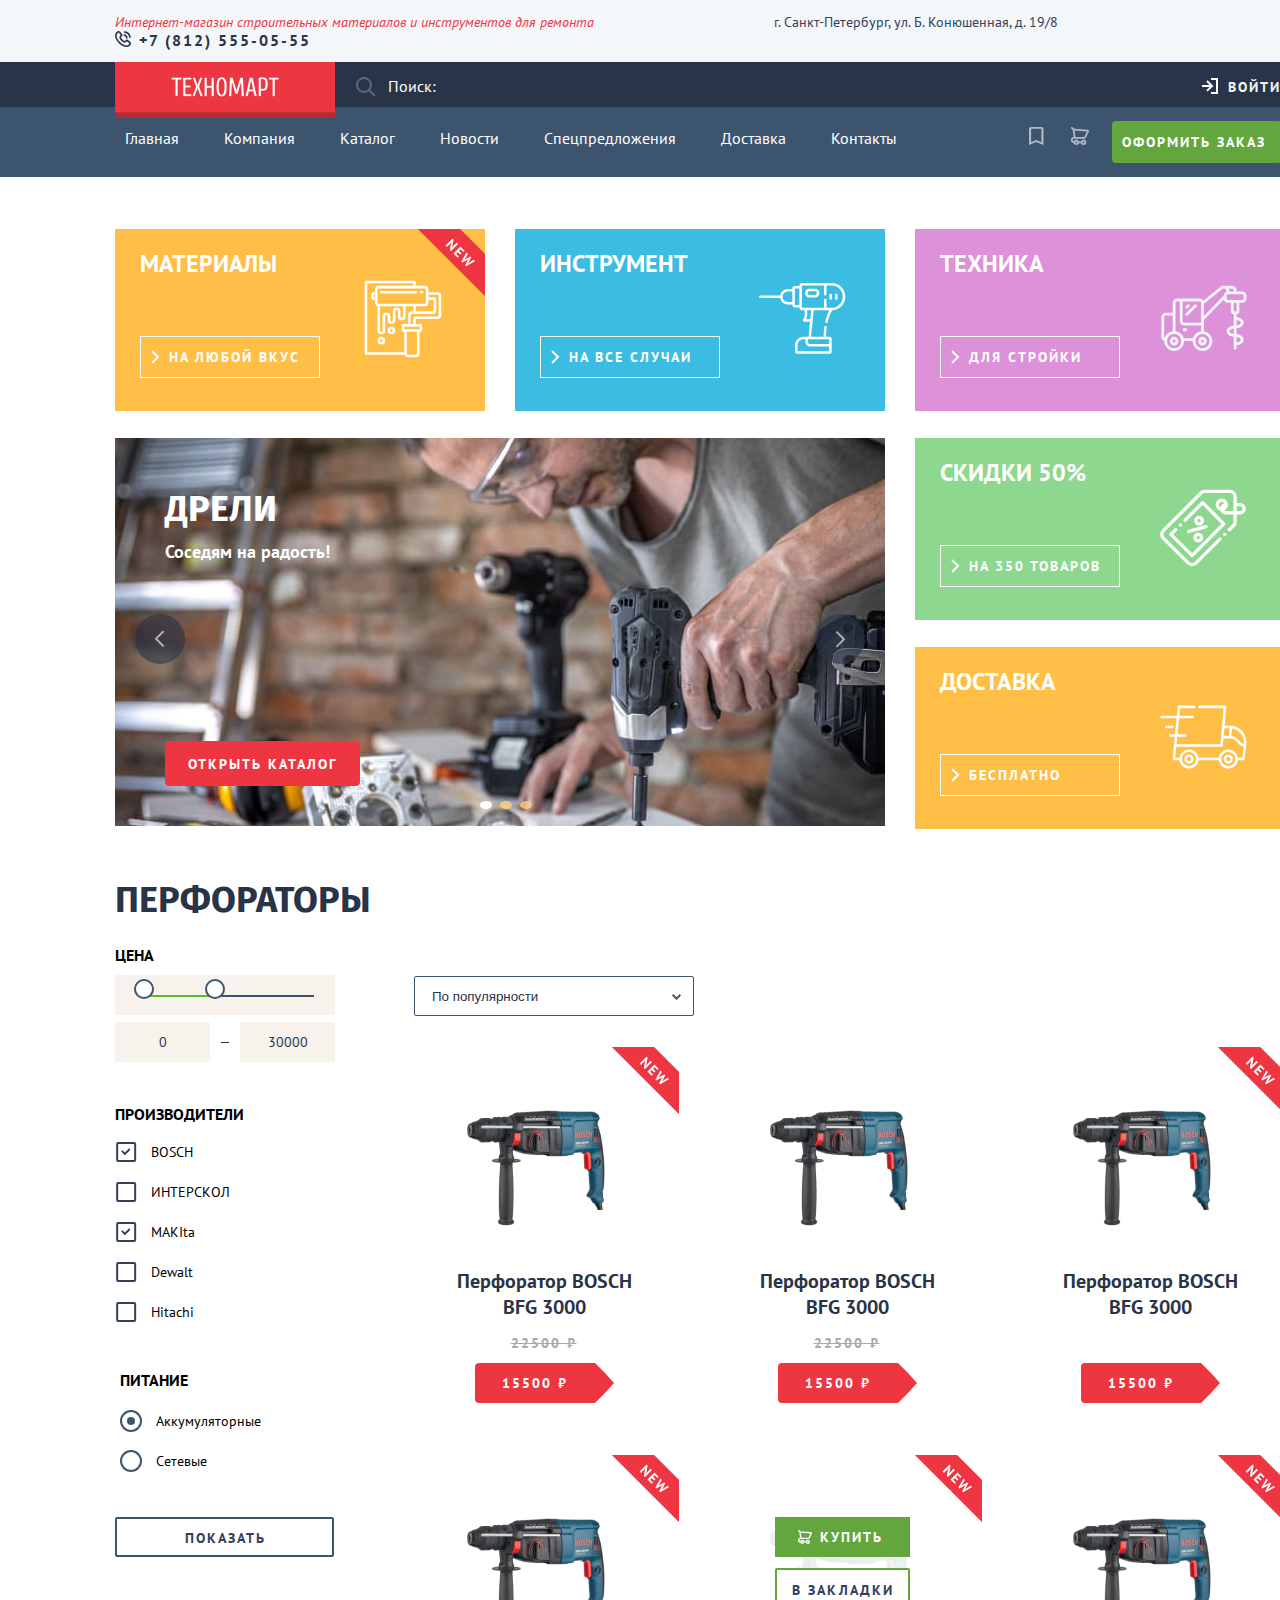
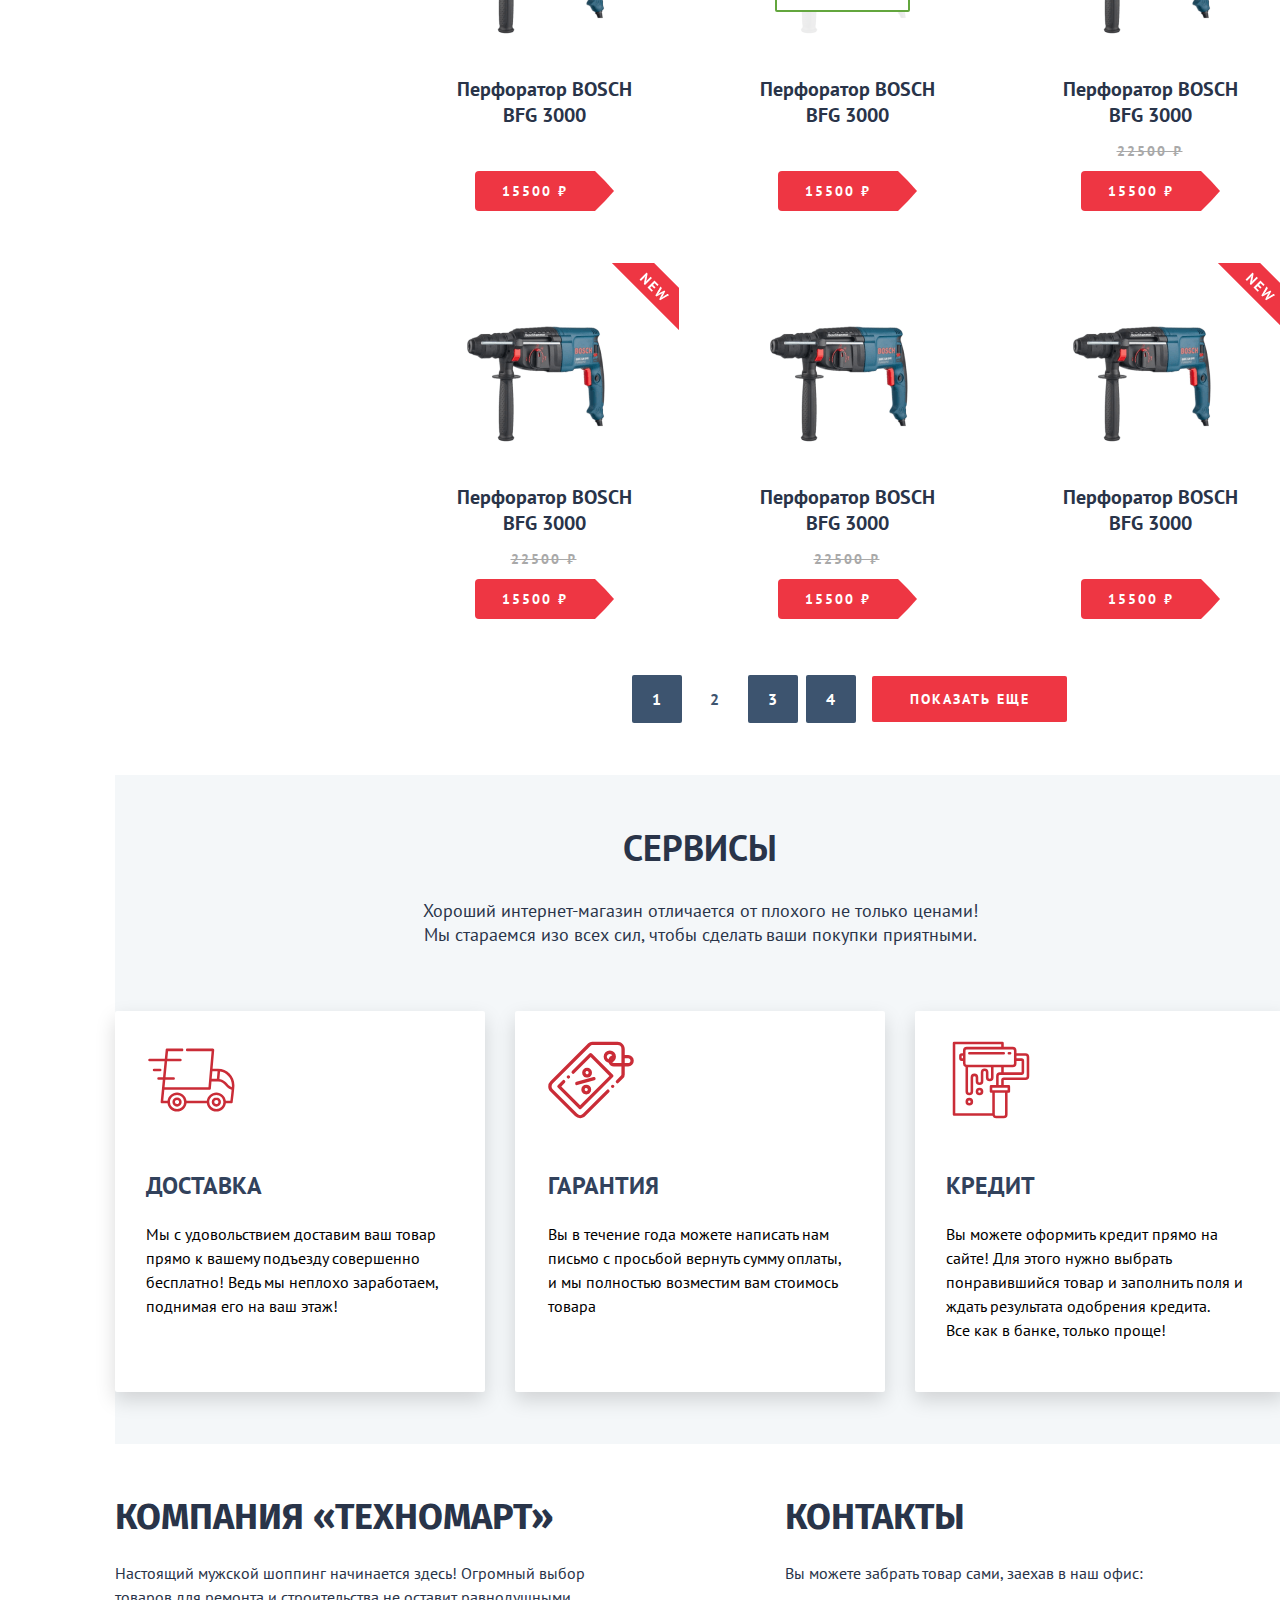
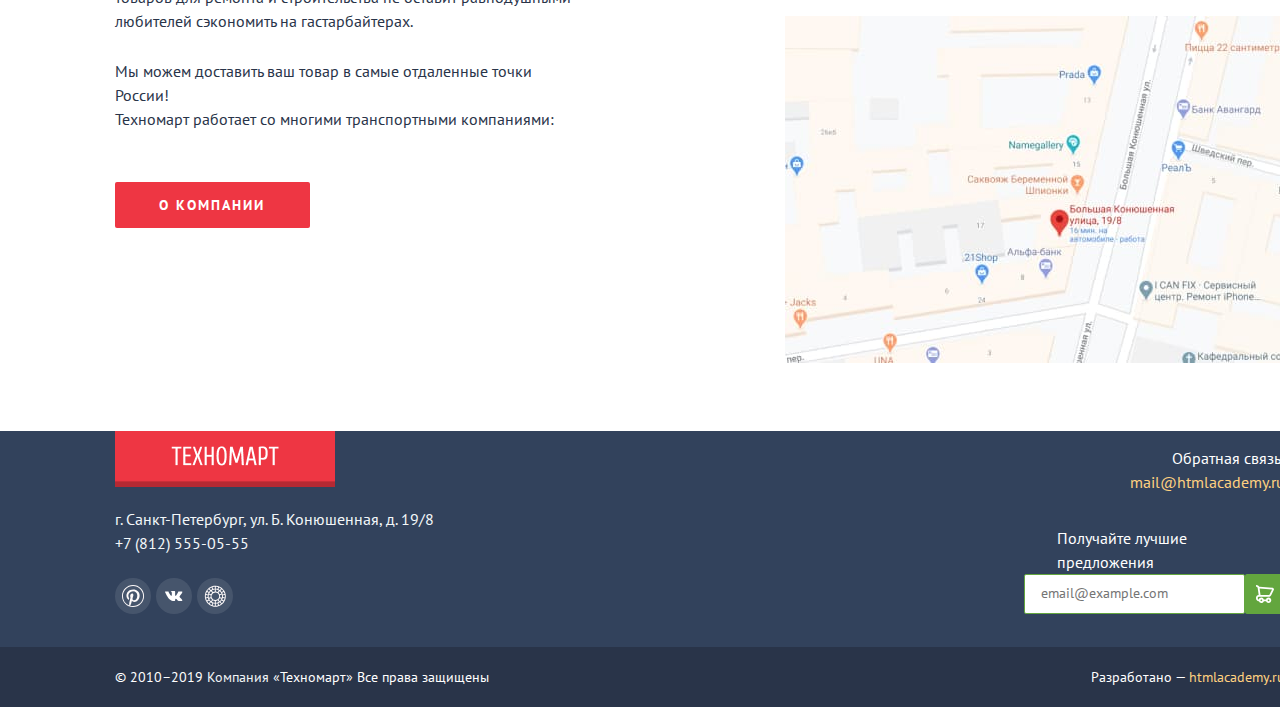
==== commit 1ac90584: "Сделал работу над ошибками" ====
--- a/index.html
+++ b/index.html
@@ -21,25 +21,29 @@
 
   <body>
     <!-- Для показа состояния ошибки у input добавьте к input класс invalid -->
-    <div class="page-wrapper">
-      <header class="page-header">
-        <div class="header-first-floor">
+    <header class="page-header">
+      <div class="header-first-floor">
+        <div class="header-first-floor-content">
           <span class="online-shop">Интернет-магазин строительных материалов и инструментов для ремонта</span>
           <address class="address">г. Санкт-Петербург, ул. Б. Конюшенная, д. 19/8</address>
           <a class="phone" href="tel:+78125550555">+7 (812) 555-05-55</a>
         </div>
-        <div class="header-second-floor">
+      </div>
+      <div class="header-second-floor">
+        <div class="header-second-floor-content">
           <a class="logo" href="index.html">
             <img src="images/content/logo.png" width="220" height="50" alt="Логотип Техномарта.">
           </a>
-          <label class="search-label">
-            <input class="search-input" type="search" placeholder="Поиск по сайту">
-            <svg class="search-icon" width="20" height="20" viewBox="0 0 20 20" xmlns="http://www.w3.org/2000/svg">
-              <path fill-rule="evenodd" clip-rule="evenodd"
-                d="M8 16a8 8 0 1 1 6.32-3.094l5.387 5.387-1.414 1.414-5.387-5.387A7.965 7.965 0 0 1 8 16Zm6-8A6 6 0 1 1 2 8a6 6 0 0 1 12 0Z" />
-            </svg>
-            <span class="search-word">Поиск:</span>
-          </label>
+          <form class="search-form" action="https://echo.htmlacademy.ru/" method="post">
+            <label class="search-label">
+              <input class="search-input" type="search" placeholder="Поиск по сайту">
+              <svg class="search-icon" width="20" height="20" viewBox="0 0 20 20" xmlns="http://www.w3.org/2000/svg">
+                <path fill-rule="evenodd" clip-rule="evenodd"
+                  d="M8 16a8 8 0 1 1 6.32-3.094l5.387 5.387-1.414 1.414-5.387-5.387A7.965 7.965 0 0 1 8 16Zm6-8A6 6 0 1 1 2 8a6 6 0 0 1 12 0Z" />
+              </svg>
+              <span class="search-word">Поиск:</span>
+            </label>
+          </form>
           <!-- Для показа авторизованного пользователя нужно переставить класс log-in-window-container-shown ко второму log-in-window-container -->
           <div class="log-in-window-container log-in-window-container-shown">
             <button class="log-in-button" type="button">
@@ -64,7 +68,7 @@
                 <div class="memory-container">
                   <label class="memory-label filter-makers-label">
                     <input class="filter-makers-checkbox" type="checkbox" name="remember-me" value="yes">
-                    <span class="filter-makers-custom-checkbox" tabindex="0"></span>
+                    <span class="filter-makers-custom-checkbox"></span>
                     Запомнить меня
                   </label>
                   <a class="forgot-password" href="#">Забыл пароль</a>
@@ -93,7 +97,9 @@
             </div>
           </div>
         </div>
-        <nav class="navigation">
+      </div>
+      <nav class="navigation">
+        <div class="navigation-content">
           <ul class="navigation-list">
             <li class="navigation-item">
               <a class="navigation-link" href="#">
@@ -146,398 +152,404 @@
               <a class="order-link" href="#">Оформить заказ</a>
             </li>
           </ul>
-        </nav>
-      </header>
-      <main class="page-main">
-        <section class="promo-block">
-          <h1 class="main-heading visually-hidden">Промо блок.</h1>
-          <ul class="promo-list">
-            <li class="promo-item promo-item-materials catalog-item-new">
-              <h3 class="promo-heading">Материалы</h3>
-              <a class="promo-link" href="#">
-                На любой вкус
-              </a>
-            </li>
-            <li class="promo-item promo-item-tool">
-              <h3 class="promo-heading">Инструмент</h3>
-              <a class="promo-link" href="#">
-                На все случаи
-              </a>
-            </li>
-            <li class="promo-item promo-item-tech">
-              <h3 class="promo-heading">Техника</h3>
-              <a class="promo-link" href="#">
-                Для стройки
-              </a>
-            </li>
-            <!-- Для смены слайдов нужно переставить класс slider-block-active на нужный slider-block -->
-            <li class="slider-block slider-block-drills slider-block-active">
-              <h3 class="slider-heading">Дрели</h3>
-              <p class="slider-description">Соседям на радость!</p>
-              <a class="slider-link" href="not-found.html">Открыть каталог</a>
-            </li>
-            <li class="slider-block slider-block-punchers">
-              <h3 class="slider-heading">Перфораторы</h3>
-              <p class="slider-description">Соседям на радость!</p>
-              <a class="slider-link" href="not-found.html">Открыть каталог</a>
-            </li>
-            <li class="promo-item promo-item-sales">
-              <h3 class="promo-heading">Скидки 50%</h3>
-              <a class="promo-link promo-link-sales" href="#">
-                На 350 товаров
-              </a>
-            </li>
-            <li class="promo-item promo-item-delivery">
-              <h3 class="promo-heading">Доставка</h3>
-              <a class="promo-link" href="#">
-                Бесплатно
-              </a>
-            </li>
-          </ul>
-          <ul class="slider-arrows-list">
-            <li class="slider-arrow-item">
-              <button class="arrow-button" type="button">
-                <span class="visually-hidden">Предыдущий слайд.</span>
-              </button>
-            </li>
-            <li class="slider-arrow-item">
-              <button class="arrow-button arrow-button-right" type="button">
-                <span class="visually-hidden">Следующий слайд.</span>
-              </button>
-            </li>
-          </ul>
-          <ol class="slider-pagination-list">
-            <li class="slider-pagination-item">
-              <button class="slider-pagination-button slider-pagination-button-active" type="button">
-                <span class="visually-hidden">Выбрать первый слайд.</span>
-              </button>
-            </li>
-            <li class="slider-pagination-item">
-              <button class="slider-pagination-button" type="button">
-                <span class="visually-hidden">Выбрать второй слайд.</span>
-              </button>
-            </li>
-            <li class="slider-pagination-item">
-              <button class="slider-pagination-button" type="button">
-                <span class="visually-hidden">Выбрать третий слайд.</span>
-              </button>
-            </li>
-          </ol>
-        </section>
-        <section class="catalog">
-          <h2 class="catalog-heading">ПЕРФОРАТОРЫ</h2>
-          <div class="catalog-content-container">
-            <section class="filter">
-              <h3 class="filter-heading visually-hidden">Фильтр товаров.</h3>
-              <form class="filter-form" action="https://echo.htmlacademy.ru/" method="get">
-                <fieldset class="filter-fieldset filter-fieldset-range">
-                  <legend class="fieldset-legend fieldset-legend-price">Цена</legend>
-                  <div class="range-container">
-                    <ul class="range-list">
-                      <li class="range-item">
-                        <button class="range-button" type="button">
-                          <span class="visually-hidden">Изменить минимальную цену.</span>
-                        </button>
-                      </li>
-                      <li class="range-item">
-                        <button class="range-button" type="button">
-                          <span class="visually-hidden">Изменить максимальную цену.</span>
-                        </button>
-                      </li>
-                    </ul>
-                  </div>
-                  <div class="range-inputs-container">
-                    <label class="filter-price-label">
-                      <span class="visually-hidden">Минимальная цена.</span>
-                      <input class="filter-price filter-price-first" type="number" name="price" value="0" min="0"
-                        max="30000">
-                      <span class="invalid-text invalid-text-price">Цена должна быть не меньше или равна 0!</span>
-                    </label>
-                    <label class="filter-price-label">
-                      <span class="visually-hidden">Максимальная цена.</span>
-                      <input class="filter-price filter-price-last" type="number" name="price" value="30000"
-                        max="30000">
-                      <span class="invalid-text invalid-text-price">Цена должна быть не больше или равна 30000!</span>
-                    </label>
-                  </div>
-                </fieldset>
-                <fieldset class="filter-fieldset filter-fieldset-makers">
-                  <legend class="fieldset-legend fieldset-legend-makers">ПРОИЗВОДИТЕЛИ</legend>
-                  <ul class="filter-makers-list">
-                    <li class="filter-makers-item">
-                      <label class="filter-label filter-makers-label">
-                        <input class="filter-makers-checkbox" type="checkbox" name="maker" value="BOSCH" checked>
-                        <span class="filter-makers-custom-checkbox" tabindex="0"></span>
-                        BOSCH
-                      </Label>
+        </div>
+      </nav>
+    </header>
+    <main class="page-main">
+      <section class="promo-block">
+        <h1 class="main-heading visually-hidden">Промо блок.</h1>
+        <ul class="promo-list">
+          <li class="promo-item promo-item-materials catalog-item-new">
+            <h3 class="promo-heading">Материалы</h3>
+            <a class="promo-link" href="#">
+              На любой вкус
+            </a>
+          </li>
+          <li class="promo-item promo-item-tool">
+            <h3 class="promo-heading">Инструмент</h3>
+            <a class="promo-link" href="#">
+              На все случаи
+            </a>
+          </li>
+          <li class="promo-item promo-item-tech">
+            <h3 class="promo-heading">Техника</h3>
+            <a class="promo-link" href="#">
+              Для стройки
+            </a>
+          </li>
+          <li class="promo-item-slider">
+
+            <ul class="slider-list">
+              <!-- Для смены слайдов нужно переставить класс slider-block-active на нужный slider-block -->
+              <li class="slider-block slider-block-drills slider-block-active">
+                <h3 class="slider-heading">Дрели</h3>
+                <p class="slider-description">Соседям на радость!</p>
+                <a class="slider-link" href="not-found.html">Открыть каталог</a>
+              </li>
+              <li class="slider-block slider-block-punchers">
+                <h3 class="slider-heading">Перфораторы</h3>
+                <p class="slider-description">Соседям на радость!</p>
+                <a class="slider-link" href="not-found.html">Открыть каталог</a>
+              </li>
+            </ul>
+            <ul class="slider-arrows-list">
+              <li class="slider-arrow-item">
+                <button class="arrow-button" type="button">
+                  <span class="visually-hidden">Предыдущий слайд.</span>
+                </button>
+              </li>
+              <li class="slider-arrow-item">
+                <button class="arrow-button arrow-button-right" type="button">
+                  <span class="visually-hidden">Следующий слайд.</span>
+                </button>
+              </li>
+            </ul>
+            <ol class="slider-pagination-list">
+              <li class="slider-pagination-item">
+                <button class="slider-pagination-button slider-pagination-button-active" type="button">
+                  <span class="visually-hidden">Выбрать первый слайд.</span>
+                </button>
+              </li>
+              <li class="slider-pagination-item">
+                <button class="slider-pagination-button" type="button">
+                  <span class="visually-hidden">Выбрать второй слайд.</span>
+                </button>
+              </li>
+              <li class="slider-pagination-item">
+                <button class="slider-pagination-button" type="button">
+                  <span class="visually-hidden">Выбрать третий слайд.</span>
+                </button>
+              </li>
+            </ol>
+          </li>
+          <li class="promo-item promo-item-sales">
+            <h3 class="promo-heading">Скидки 50%</h3>
+            <a class="promo-link promo-link-sales" href="#">
+              На 350 товаров
+            </a>
+          </li>
+          <li class="promo-item promo-item-delivery">
+            <h3 class="promo-heading">Доставка</h3>
+            <a class="promo-link" href="#">
+              Бесплатно
+            </a>
+          </li>
+        </ul>
+      </section>
+      <section class="catalog">
+        <h2 class="catalog-heading">ПЕРФОРАТОРЫ</h2>
+        <div class="catalog-content-container">
+          <section class="filter">
+            <h3 class="filter-heading visually-hidden">Фильтр товаров.</h3>
+            <form class="filter-form" action="https://echo.htmlacademy.ru/" method="get">
+              <fieldset class="filter-fieldset filter-fieldset-range">
+                <legend class="fieldset-legend fieldset-legend-price">Цена</legend>
+                <div class="range-container">
+                  <ul class="range-list">
+                    <li class="range-item">
+                      <button class="range-button" type="button">
+                        <span class="visually-hidden">Изменить минимальную цену.</span>
+                      </button>
                     </li>
-                    <li class="filter-makers-item">
-                      <label class="filter-label filter-makers-label">
-                        <input class="filter-makers-checkbox" type="checkbox" name="maker" value="ИНТЕРСКОЛ">
-                        <span class="filter-makers-custom-checkbox" tabindex="0"></span>
-                        ИНТЕРСКОЛ
-                      </Label>
-                    </li>
-                    <li class="filter-makers-item">
-                      <label class="filter-label filter-makers-label">
-                        <input class="filter-makers-checkbox" type="checkbox" name="maker" value="MAKIta" checked>
-                        <span class="filter-makers-custom-checkbox" tabindex="0"></span>
-                        MAKIta
-                      </Label>
-                    </li>
-                    <li class="filter-makers-item">
-                      <label class="filter-label filter-makers-label">
-                        <input class="filter-makers-checkbox" type="checkbox" name="maker" value="Dewalt">
-                        <span class="filter-makers-custom-checkbox" tabindex="0"></span>
-                        Dewalt
-                      </Label>
-                    </li>
-                    <li class="filter-makers-item">
-                      <label class="filter-label filter-makers-label">
-                        <input class="filter-makers-checkbox" type="checkbox" name="maker" value="Hitachi">
-                        <span class="filter-makers-custom-checkbox" tabindex="0"></span>
-                        Hitachi
-                      </label>
+                    <li class="range-item">
+                      <button class="range-button" type="button">
+                        <span class="visually-hidden">Изменить максимальную цену.</span>
+                      </button>
                     </li>
                   </ul>
-                </fieldset>
-                <fieldset class="filter-fieldset filter-fieldset-battery">
-                  <legend class="fieldset-legend fieldset-legend-battery">ПИТАНИЕ</legend>
-                  <ul class="filter-battery-list">
-                    <li class="filter-battery-item">
-                      <label class="filter-label filter-battery-label">
-                        <input class="filter-battery-radio" type="radio" name="battery" value="Аккумуляторные" checked>
-                        <span class="filter-battery-custom-radio" tabindex="0"></span>
-                        Аккумуляторные
-                      </label>
-                    </li>
-                    <li class="filter-battery-item">
-                      <label class="filter-label filter-battery-label">
-                        <input class="filter-battery-radio" type="radio" name="battery" value="Сетевые">
-                        <span class="filter-battery-custom-radio" tabindex="0"></span>
-                        Сетевые
-                      </label>
-                    </li>
-                  </ul>
-                </fieldset>
-                <button class="filter-button" type="submit">
-                  Показать
+                </div>
+                <div class="range-inputs-container">
+                  <label class="filter-price-label">
+                    <span class="visually-hidden">Минимальная цена.</span>
+                    <input class="filter-price filter-price-first" type="number" name="price" value="0" min="0"
+                      max="30000">
+                    <span class="invalid-text invalid-text-price">Цена должна быть не меньше или равна 0!</span>
+                  </label>
+                  <label class="filter-price-label">
+                    <span class="visually-hidden">Максимальная цена.</span>
+                    <input class="filter-price filter-price-last" type="number" name="price" value="30000" max="30000">
+                    <span class="invalid-text invalid-text-price">Цена должна быть не больше или равна 30000!</span>
+                  </label>
+                </div>
+              </fieldset>
+              <fieldset class="filter-fieldset filter-fieldset-makers">
+                <legend class="fieldset-legend fieldset-legend-makers">ПРОИЗВОДИТЕЛИ</legend>
+                <ul class="filter-makers-list">
+                  <li class="filter-makers-item">
+                    <label class="filter-label filter-makers-label">
+                      <input class="filter-makers-checkbox" type="checkbox" name="maker" value="BOSCH" checked>
+                      <span class="filter-makers-custom-checkbox"></span>
+                      BOSCH
+                    </Label>
+                  </li>
+                  <li class="filter-makers-item">
+                    <label class="filter-label filter-makers-label">
+                      <input class="filter-makers-checkbox" type="checkbox" name="maker" value="ИНТЕРСКОЛ">
+                      <span class="filter-makers-custom-checkbox"></span>
+                      ИНТЕРСКОЛ
+                    </Label>
+                  </li>
+                  <li class="filter-makers-item">
+                    <label class="filter-label filter-makers-label">
+                      <input class="filter-makers-checkbox" type="checkbox" name="maker" value="MAKIta" checked>
+                      <span class="filter-makers-custom-checkbox"></span>
+                      MAKIta
+                    </Label>
+                  </li>
+                  <li class="filter-makers-item">
+                    <label class="filter-label filter-makers-label">
+                      <input class="filter-makers-checkbox" type="checkbox" name="maker" value="Dewalt">
+                      <span class="filter-makers-custom-checkbox"></span>
+                      Dewalt
+                    </Label>
+                  </li>
+                  <li class="filter-makers-item">
+                    <label class="filter-label filter-makers-label">
+                      <input class="filter-makers-checkbox" type="checkbox" name="maker" value="Hitachi">
+                      <span class="filter-makers-custom-checkbox"></span>
+                      Hitachi
+                    </label>
+                  </li>
+                </ul>
+              </fieldset>
+              <fieldset class="filter-fieldset filter-fieldset-battery">
+                <legend class="fieldset-legend fieldset-legend-battery">ПИТАНИЕ</legend>
+                <ul class="filter-battery-list">
+                  <li class="filter-battery-item">
+                    <label class="filter-label filter-battery-label">
+                      <input class="filter-battery-radio" type="radio" name="battery" value="Аккумуляторные" checked>
+                      <span class="filter-battery-custom-radio"></span>
+                      Аккумуляторные
+                    </label>
+                  </li>
+                  <li class="filter-battery-item">
+                    <label class="filter-label filter-battery-label">
+                      <input class="filter-battery-radio" type="radio" name="battery" value="Сетевые">
+                      <span class="filter-battery-custom-radio"></span>
+                      Сетевые
+                    </label>
+                  </li>
+                </ul>
+              </fieldset>
+              <button class="filter-button" type="submit">
+                Показать
+              </button>
+            </form>
+          </section>
+
+          <div class="catalog-second-column">
+            <select class="catalog-select" name="sorting" aria-label="Сортировка товаров.">
+              <option class="catalog-select-option" value="by-popularity">По популярности</option>
+              <option class="catalog-select-option" value="by-price">По цене</option>
+            </select>
+            <section class="product-cards">
+              <h3 class="product-cards-heading visually-hidden">Карточки товаров.</h3>
+              <ul class="catalog-list">
+                <!-- Для добавления метки new добавьте к catalog-item класс catalog-item-new -->
+                <li class="catalog-item catalog-item-new">
+                  <img class="catalog-image" src="images/content/puncher.png" width="216" height="180"
+                    alt="Изображение перфоратора BOSCH BFG 3000.">
+                  <div class="catalog-item-buttons">
+                    <button class="catalog-buy-button" type="button">
+                      КУПИТЬ
+                    </button>
+                    <button class="catalog-bookmark-button" type="button">
+                      В закладки
+                    </button>
+                  </div>
+                  <h3 class="catalog-item-heading catalog-item-heading-price">Перфоратор BOSCH <br> BFG 3000</h3>
+                  <button class="catalog-item-button" type="button">15500 ₽</button>
+                </li>
+                <li class="catalog-item">
+                  <img class="catalog-image" src="images/content/puncher.png" width="216" height="180"
+                    alt="Изображение перфоратора BOSCH BFG 3000.">
+                  <div class="catalog-item-buttons">
+                    <button class="catalog-buy-button" type="button">
+                      КУПИТЬ
+                    </button>
+                    <button class="catalog-bookmark-button" type="button">
+                      В закладки
+                    </button>
+                  </div>
+                  <h3 class="catalog-item-heading catalog-item-heading-price">Перфоратор BOSCH <br> BFG 3000</h3>
+                  <button class="catalog-item-button" type="button">15500 ₽</button>
+                </li>
+                <li class="catalog-item catalog-item-new">
+                  <img class="catalog-image" src="images/content/puncher.png" width="216" height="180"
+                    alt="Изображение перфоратора BOSCH BFG 3000.">
+                  <div class="catalog-item-buttons">
+                    <button class="catalog-buy-button" type="button">
+                      КУПИТЬ
+                    </button>
+                    <button class="catalog-bookmark-button" type="button">
+                      В закладки
+                    </button>
+                  </div>
+                  <h3 class="catalog-item-heading">Перфоратор BOSCH <br> BFG 3000</h3>
+                  <button class="catalog-item-button" type="button">15500 ₽</button>
+                </li>
+                <li class="catalog-item catalog-item-new">
+                  <img class="catalog-image" src="images/content/puncher.png" width="216" height="180"
+                    alt="Изображение перфоратора BOSCH BFG 3000.">
+                  <div class="catalog-item-buttons">
+                    <button class="catalog-buy-button" type="button">
+                      КУПИТЬ
+                    </button>
+                    <button class="catalog-bookmark-button" type="button">
+                      В закладки
+                    </button>
+                  </div>
+                  <h3 class="catalog-item-heading">Перфоратор BOSCH <br> BFG 3000</h3>
+                  <button class="catalog-item-button" type="button">15500 ₽</button>
+                </li>
+                <li class="catalog-item catalog-item-shown catalog-item-new">
+                  <img class="catalog-image" src="images/content/puncher.png" width="216" height="180"
+                    alt="Изображение перфоратора BOSCH BFG 3000.">
+                  <div class="catalog-item-buttons">
+                    <button class="catalog-buy-button" type="button">
+                      КУПИТЬ
+                    </button>
+                    <button class="catalog-bookmark-button" type="button">
+                      В закладки
+                    </button>
+                  </div>
+                  <h3 class="catalog-item-heading">Перфоратор BOSCH <br> BFG 3000</h3>
+                  <button class="catalog-item-button" type="button">15500 ₽</button>
+                </li>
+                <li class="catalog-item catalog-item-new">
+                  <img class="catalog-image" src="images/content/puncher.png" width="216" height="180"
+                    alt="Изображение перфоратора BOSCH BFG 3000.">
+                  <div class="catalog-item-buttons">
+                    <button class="catalog-buy-button" type="button">
+                      КУПИТЬ
+                    </button>
+                    <button class="catalog-bookmark-button" type="button">
+                      В закладки
+                    </button>
+                  </div>
+                  <h3 class="catalog-item-heading catalog-item-heading-price">Перфоратор BOSCH <br> BFG 3000</h3>
+                  <button class="catalog-item-button" type="button">15500 ₽</button>
+                </li>
+                <li class="catalog-item catalog-item-new">
+                  <img class="catalog-image" src="images/content/puncher.png" width="216" height="180"
+                    alt="Изображение перфоратора BOSCH BFG 3000.">
+                  <div class="catalog-item-buttons">
+                    <button class="catalog-buy-button" type="button">
+                      КУПИТЬ
+                    </button>
+                    <button class="catalog-bookmark-button" type="button">
+                      В закладки
+                    </button>
+                  </div>
+                  <h3 class="catalog-item-heading catalog-item-heading-price">Перфоратор BOSCH <br> BFG 3000</h3>
+                  <button class="catalog-item-button" type="button">15500 ₽</button>
+                </li>
+                <li class="catalog-item">
+                  <img class="catalog-image" src="images/content/puncher.png" width="216" height="180"
+                    alt="Изображение перфоратора BOSCH BFG 3000.">
+                  <div class="catalog-item-buttons">
+                    <button class="catalog-buy-button" type="button">
+                      КУПИТЬ
+                    </button>
+                    <button class="catalog-bookmark-button" type="button">
+                      В закладки
+                    </button>
+                  </div>
+                  <h3 class="catalog-item-heading catalog-item-heading-price">Перфоратор BOSCH <br> BFG 3000</h3>
+                  <button class="catalog-item-button" type="button">15500 ₽</button>
+                </li>
+                <li class="catalog-item catalog-item-new">
+                  <img class="catalog-image" src="images/content/puncher.png" width="216" height="180"
+                    alt="Изображение перфоратора BOSCH BFG 3000.">
+                  <div class="catalog-item-buttons">
+                    <button class="catalog-buy-button" type="button">
+                      КУПИТЬ
+                    </button>
+                    <button class="catalog-bookmark-button" type="button">
+                      В закладки
+                    </button>
+                  </div>
+                  <h3 class="catalog-item-heading">Перфоратор BOSCH <br> BFG 3000</h3>
+                  <button class="catalog-item-button" type="button">15500 ₽</button>
+                </li>
+              </ul>
+              <div class="pagination-container">
+                <ol class="pagination-list" aria-label="Пагинация.">
+                  <li class="pagination-item">
+                    <a class="pagination-link" href="#">1</a>
+                  </li>
+                  <li class="pagination-item">
+                    <a class="pagination-link pagination-link-active" href="#">2</a>
+                  </li>
+                  <li class="pagination-item">
+                    <a class="pagination-link" href="#">3</a>
+                  </li>
+                  <li class="pagination-item">
+                    <a class="pagination-link" href="#">4</a>
+                  </li>
+                </ol>
+                <button class="pagination-button" type="button">
+                  Показать еще
                 </button>
-              </form>
+              </div>
             </section>
+          </div>
+        </div>
 
-            <div class="catalog-second-column">
-              <select class="catalog-select" name="sorting" aria-label="Сортировка товаров.">
-                <option class="catalog-select-option" value="by-popularity">По популярности</option>
-                <option class="catalog-select-option" value="by-price">По цене</option>
-              </select>
-              <section class="product-cards">
-                <h3 class="product-cards-heading visually-hidden">Карточки товаров.</h3>
-                <ul class="catalog-list">
-                  <!-- Для добавления метки new добавьте к catalog-item класс catalog-item-new -->
-                  <li class="catalog-item catalog-item-new">
-                    <img class="catalog-image" src="images/content/puncher.png" width="216" height="180"
-                      alt="Изображение перфоратора BOSCH BFG 3000.">
-                    <div class="catalog-item-buttons">
-                      <button class="catalog-buy-button" type="button">
-                        КУПИТЬ
-                      </button>
-                      <button class="catalog-bookmark-button" type="button">
-                        В закладки
-                      </button>
-                    </div>
-                    <h3 class="catalog-item-heading catalog-item-heading-price">Перфоратор BOSCH <br> BFG 3000</h3>
-                    <button class="catalog-item-button" type="button">15500 ₽</button>
-                  </li>
-                  <li class="catalog-item">
-                    <img class="catalog-image" src="images/content/puncher.png" width="216" height="180"
-                      alt="Изображение перфоратора BOSCH BFG 3000.">
-                    <div class="catalog-item-buttons">
-                      <button class="catalog-buy-button" type="button">
-                        КУПИТЬ
-                      </button>
-                      <button class="catalog-bookmark-button" type="button">
-                        В закладки
-                      </button>
-                    </div>
-                    <h3 class="catalog-item-heading catalog-item-heading-price">Перфоратор BOSCH <br> BFG 3000</h3>
-                    <button class="catalog-item-button" type="button">15500 ₽</button>
-                  </li>
-                  <li class="catalog-item catalog-item-new">
-                    <img class="catalog-image" src="images/content/puncher.png" width="216" height="180"
-                      alt="Изображение перфоратора BOSCH BFG 3000.">
-                    <div class="catalog-item-buttons">
-                      <button class="catalog-buy-button" type="button">
-                        КУПИТЬ
-                      </button>
-                      <button class="catalog-bookmark-button" type="button">
-                        В закладки
-                      </button>
-                    </div>
-                    <h3 class="catalog-item-heading">Перфоратор BOSCH <br> BFG 3000</h3>
-                    <button class="catalog-item-button" type="button">15500 ₽</button>
-                  </li>
-                  <li class="catalog-item catalog-item-new">
-                    <img class="catalog-image" src="images/content/puncher.png" width="216" height="180"
-                      alt="Изображение перфоратора BOSCH BFG 3000.">
-                    <div class="catalog-item-buttons">
-                      <button class="catalog-buy-button" type="button">
-                        КУПИТЬ
-                      </button>
-                      <button class="catalog-bookmark-button" type="button">
-                        В закладки
-                      </button>
-                    </div>
-                    <h3 class="catalog-item-heading">Перфоратор BOSCH <br> BFG 3000</h3>
-                    <button class="catalog-item-button" type="button">15500 ₽</button>
-                  </li>
-                  <li class="catalog-item catalog-item-shown catalog-item-new">
-                    <img class="catalog-image" src="images/content/puncher.png" width="216" height="180"
-                      alt="Изображение перфоратора BOSCH BFG 3000.">
-                    <div class="catalog-item-buttons">
-                      <button class="catalog-buy-button" type="button">
-                        КУПИТЬ
-                      </button>
-                      <button class="catalog-bookmark-button" type="button">
-                        В закладки
-                      </button>
-                    </div>
-                    <h3 class="catalog-item-heading">Перфоратор BOSCH <br> BFG 3000</h3>
-                    <button class="catalog-item-button" type="button">15500 ₽</button>
-                  </li>
-                  <li class="catalog-item catalog-item-new">
-                    <img class="catalog-image" src="images/content/puncher.png" width="216" height="180"
-                      alt="Изображение перфоратора BOSCH BFG 3000.">
-                    <div class="catalog-item-buttons">
-                      <button class="catalog-buy-button" type="button">
-                        КУПИТЬ
-                      </button>
-                      <button class="catalog-bookmark-button" type="button">
-                        В закладки
-                      </button>
-                    </div>
-                    <h3 class="catalog-item-heading catalog-item-heading-price">Перфоратор BOSCH <br> BFG 3000</h3>
-                    <button class="catalog-item-button" type="button">15500 ₽</button>
-                  </li>
-                  <li class="catalog-item catalog-item-new">
-                    <img class="catalog-image" src="images/content/puncher.png" width="216" height="180"
-                      alt="Изображение перфоратора BOSCH BFG 3000.">
-                    <div class="catalog-item-buttons">
-                      <button class="catalog-buy-button" type="button">
-                        КУПИТЬ
-                      </button>
-                      <button class="catalog-bookmark-button" type="button">
-                        В закладки
-                      </button>
-                    </div>
-                    <h3 class="catalog-item-heading catalog-item-heading-price">Перфоратор BOSCH <br> BFG 3000</h3>
-                    <button class="catalog-item-button" type="button">15500 ₽</button>
-                  </li>
-                  <li class="catalog-item">
-                    <img class="catalog-image" src="images/content/puncher.png" width="216" height="180"
-                      alt="Изображение перфоратора BOSCH BFG 3000.">
-                    <div class="catalog-item-buttons">
-                      <button class="catalog-buy-button" type="button">
-                        КУПИТЬ
-                      </button>
-                      <button class="catalog-bookmark-button" type="button">
-                        В закладки
-                      </button>
-                    </div>
-                    <h3 class="catalog-item-heading catalog-item-heading-price">Перфоратор BOSCH <br> BFG 3000</h3>
-                    <button class="catalog-item-button" type="button">15500 ₽</button>
-                  </li>
-                  <li class="catalog-item catalog-item-new">
-                    <img class="catalog-image" src="images/content/puncher.png" width="216" height="180"
-                      alt="Изображение перфоратора BOSCH BFG 3000.">
-                    <div class="catalog-item-buttons">
-                      <button class="catalog-buy-button" type="button">
-                        КУПИТЬ
-                      </button>
-                      <button class="catalog-bookmark-button" type="button">
-                        В закладки
-                      </button>
-                    </div>
-                    <h3 class="catalog-item-heading">Перфоратор BOSCH <br> BFG 3000</h3>
-                    <button class="catalog-item-button" type="button">15500 ₽</button>
-                  </li>
-                </ul>
-                <div class="pagination-container">
-                  <ol class="pagination-list" aria-label="Пагинация.">
-                    <li class="pagination-item">
-                      <a class="pagination-link" href="#">1</a>
-                    </li>
-                    <li class="pagination-item">
-                      <a class="pagination-link pagination-link-active" href="#">2</a>
-                    </li>
-                    <li class="pagination-item">
-                      <a class="pagination-link" href="#">3</a>
-                    </li>
-                    <li class="pagination-item">
-                      <a class="pagination-link" href="#">4</a>
-                    </li>
-                  </ol>
-                  <button class="pagination-button" type="button">
-                    Показать еще
-                  </button>
-                </div>
-              </section>
-            </div>
-          </div>
-
+      </section>
+      <section class="services">
+        <h2 class="services-heading">Сервисы</h2>
+        <p class="services-description">Хороший интернет-магазин отличается от плохого не только ценами! <br>
+          Мы стараемся изо всех сил, чтобы сделать ваши покупки приятными.</p>
+        <ul class="services-list">
+          <li class="services-item services-item-delivery">
+            <h3 class="services-item-heading">Доставка</h3>
+            <p class="services-item-description">Мы с удовольствием доставим ваш товар <br> прямо к вашему подъезду
+              совершенно
+              <br>
+              бесплатно! Ведь мы неплохо заработаем, <br>
+              поднимая его на ваш этаж!
+            </p>
+          </li>
+          <li class="services-item services-item-sale">
+            <h3 class="services-item-heading">Гарантия</h3>
+            <p class="services-item-description">Вы в течение года можете написать нам <br> письмо с просьбой вернуть
+              сумму
+              оплаты, <br> и мы полностью возместим вам стоимось <br> товара</p>
+          </li>
+          <li class="services-item services-item-paints">
+            <h3 class="services-item-heading">Кредит</h3>
+            <p class="services-item-description">Вы можете оформить кредит прямо на <br> сайте! Для этого нужно
+              выбрать <br>
+              понравившийся товар и заполнить поля и <br> ждать результата одобрения кредита. <br>
+              Все как в банке, только проще!</p>
+          </li>
+        </ul>
+      </section>
+      <section class="about-technomart">
+        <h2 class="about-technomart-heading visually-hidden">О Техномарте.</h2>
+        <section class="technomart-company">
+          <h3 class="technomart-company-heading">КОМПАНИЯ «Техномарт»</h3>
+          <p class="technomart-company-description">Настоящий мужской шоппинг начинается здесь! Огромный выбор <br>
+            товаров
+            для
+            ремонта и строительства не оставит равнодушными <br> любителей сэкономить на гастарбайтерах.</p>
+          <p class="technomart-company-description">Мы можем доставить ваш товар в самые отдаленные точки России! <br>
+            Техномарт работает со многими транспортными компаниями:</p>
+          <a class="technomart-company-link" href="#">О компании</a>
         </section>
-        <section class="services">
-          <h2 class="services-heading">Сервисы</h2>
-          <p class="services-description">Хороший интернет-магазин отличается от плохого не только ценами! <br>
-            Мы стараемся изо всех сил, чтобы сделать ваши покупки приятными.</p>
-          <ul class="services-list">
-            <li class="services-item services-item-delivery">
-              <h3 class="services-item-heading">Доставка</h3>
-              <p class="services-item-description">Мы с удовольствием доставим ваш товар <br> прямо к вашему подъезду
-                совершенно
-                <br>
-                бесплатно! Ведь мы неплохо заработаем, <br>
-                поднимая его на ваш этаж!
-              </p>
-            </li>
-            <li class="services-item services-item-sale">
-              <h3 class="services-item-heading">Гарантия</h3>
-              <p class="services-item-description">Вы в течение года можете написать нам <br> письмо с просьбой вернуть
-                сумму
-                оплаты, <br> и мы полностью возместим вам стоимось <br> товара</p>
-            </li>
-            <li class="services-item services-item-paints">
-              <h3 class="services-item-heading">Кредит</h3>
-              <p class="services-item-description">Вы можете оформить кредит прямо на <br> сайте! Для этого нужно
-                выбрать <br>
-                понравившийся товар и заполнить поля и <br> ждать результата одобрения кредита. <br>
-                Все как в банке, только проще!</p>
-            </li>
-          </ul>
+        <section class="contacts">
+          <h3 class="contacts-heading">КОНТАКТЫ</h3>
+          <p class="contacts-description">Вы можете забрать товар сами, заехав в наш офис:</p>
+          <a class="contacts-link" href="https://www.google.com/maps" target="_blank">
+            <img src="images/content/map.jpg" width="500" height="347" alt="Расположение офиса Техномарта на карте.">
+          </a>
         </section>
-        <section class="about-technomart">
-          <h2 class="about-technomart-heading visually-hidden">О Техномарте.</h2>
-          <section class="technomart-company">
-            <h3 class="technomart-company-heading">КОМПАНИЯ «Техномарт»</h3>
-            <p class="technomart-company-description">Настоящий мужской шоппинг начинается здесь! Огромный выбор <br>
-              товаров
-              для
-              ремонта и строительства не оставит равнодушными <br> любителей сэкономить на гастарбайтерах.</p>
-            <p class="technomart-company-description">Мы можем доставить ваш товар в самые отдаленные точки России! <br>
-              Техномарт работает со многими транспортными компаниями:</p>
-            <a class="technomart-company-link" href="#">О компании</a>
-          </section>
-          <section class="contacts">
-            <h3 class="contacts-heading">КОНТАКТЫ</h3>
-            <p class="contacts-description">Вы можете забрать товар сами, заехав в наш офис:</p>
-            <a class="contacts-link" href="https://www.google.com/maps" target="_blank">
-              <img src="/images/content/map.jpg" width="500" height="347" alt="Расположение офиса Техномарта на карте.">
-            </a>
-          </section>
-        </section>
-      </main>
-      <footer class="page-footer">
-        <div class="footer-first-floor">
+      </section>
+    </main>
+    <footer class="page-footer">
+      <div class="footer-first-floor">
+        <div class="footer-first-floor-content">
           <div class="footer-first-column">
             <a class="logo footer-logo" href="index.html">
               <img src="images/content/logo.png" width="220" height="56" alt="Логотип Техномарта.">
@@ -587,7 +599,7 @@
             <form class="footer-form" action="https://echo.htmlacademy.ru/" method="post">
               <label class="footer-label">
                 <span class="footer-label-text">Получайте лучшие предложения</span>
-                <input class="footer-input" type="email" placeholder="email@example.com" required>
+                <input class="footer-input" type="email" placeholder="email@example.com" name="email" required>
                 <span class="invalid-text invalid-text-footer">Email должен содержать символ @!</span>
               </label>
               <button class="footer-cart-button" type="submit">
@@ -596,15 +608,17 @@
             </form>
           </div>
         </div>
-        <div class="footer-second-floor">
+      </div>
+      <div class="footer-second-floor">
+        <div class="footer-second-floor-content">
           <span class="copyright">© 2010–2019 <a class="copyright-link" href="#" target="_blank">Компания</a>
             «Техномарт» Все права
             защищены</span>
           <span class="made-by">Разработано — <a class="made-by-link" href="https://htmlacademy.ru/intensive/htmlcss"
               target="_blank">htmlacademy.ru</a></span>
         </div>
-      </footer>
-    </div>
+      </div>
+    </footer>
   </body>
 
 </html>
--- a/styles/styles.css
+++ b/styles/styles.css
@@ -87,53 +87,31 @@
 }
 
 .header-first-floor {
-  display: flex;
+  background-color: #f3f7f9;
+}
+
+.header-first-floor-content {
+  display: flex;
+  flex-wrap: wrap;
   padding: 13px 0;
-  position: relative;
-}
-
-.header-first-floor::before {
-  content: "";
-  background-color: #f3f7f9;
-  height: 100%;
-  width: calc(100% + 230px);
-  position: absolute;
-  left: -115px;
-  top: 0;
-  z-index: -1;
+  width: 1170px;
+  margin: 0 auto;
 }
 
 .header-second-floor {
-  position: relative;
-  display: flex;
+  background-color: #293449;
+  height: 45px;
+}
+
+.header-second-floor-content {
+  display: flex;
+  flex-wrap: wrap;
   align-items: center;
-  height: 45px;
-}
-
-.header-second-floor::before {
-  content: "";
-  background-color: #293449;
-  height: 100%;
-  width: calc(100% + 230px);
-  position: absolute;
-  left: -115px;
-  top: 0;
-  z-index: -1;
-}
-
-.header-second-floor::after {
-  content: "";
-  background-color: #293449;
-  height: 100%;
-  width: calc(100% + 230px);
-  position: absolute;
-  left: -115px;
-  top: 0;
-  z-index: -1;
+  width: 1170px;
+  margin: 0 auto;
 }
 
 .logo {
-  transform: translateY(2px);
   z-index: 2;
   height: 50px;
 }
@@ -147,22 +125,17 @@
 }
 
 .navigation {
+  background-color: #3d546f;
+}
+
+.navigation-content {
+  padding: 14px 0;
   display: flex;
   align-items: center;
   position: relative;
   min-height: 70px;
-  z-index: 1;
-}
-
-.navigation::before {
-  content: "";
-  background-color: #3d546f;
-  height: 100%;
-  width: calc(100% + 230px);
-  position: absolute;
-  left: -115px;
-  top: 0;
-  z-index: -1;
+  width: 1170px;
+  margin: 0 auto;
 }
 
 .online-shop {
@@ -170,7 +143,7 @@
   line-height: 18px;
   font-style: italic;
   color: #ee3643;
-  margin-right: 182px;
+  margin-right: 180px;
 }
 
 .address {
@@ -209,19 +182,22 @@
 .search-word {
   color: #ffffff;
   position: absolute;
-  top: 11px;
+  top: -3px;
   left: 53px;
 }
 
+.search-form {
+  margin-right: auto;
+}
+
 .search-label {
-  margin-right: auto;
   position: relative;
 }
 
 .search-icon {
   fill: #dadada;
   position: absolute;
-  top: 12px;
+  top: 0;
   left: 21px;
   opacity: 0.3;
 }
@@ -296,10 +272,10 @@
   color: #f1f5f7;
   border: none;
   background-color: transparent;
-  padding: 0;
-  padding-left: 30px;
+  padding: 10px 4px 10px 26px;
   background-image: url("../images/icons/login.svg");
   background-repeat: no-repeat;
+  background-position: left 0 top 10px;
   position: relative;
 }
 
@@ -592,19 +568,19 @@
 .navigation-list {
   margin: 0;
   margin-right: 90px;
-  padding: 0;
+  padding: 0 0 8px 0;
   list-style-type: none;
   display: flex;
   flex-wrap: wrap;
-  row-gap: 5px;
-  transform: translate(-21px, -4px);
+  column-gap: 25px;
+  row-gap: 49px;
   width: 822px;
 }
 
 .navigation-link {
   text-decoration: none;
   color: #ffffff;
-  padding: 21px 25px 28px 22px;
+  padding: 21px 10px 27px 10px;
 }
 
 .navigation-link:hover {
@@ -621,14 +597,11 @@
   margin: 0;
   padding: 0;
   list-style-type: none;
-  display: flex;
-  flex-wrap: wrap;
   margin-bottom: auto;
-  transform: translateY(19px);
-}
-
-.user-item-cart {
-  margin-right: 28px;
+  width: 262px;
+  display: grid;
+  grid-template-columns: 18px 18px 170px;
+  column-gap: 26px;
 }
 
 .header-icon-link {
@@ -644,22 +617,16 @@
   line-height: 18px;
   letter-spacing: 2px;
   text-transform: uppercase;
-  margin-bottom: 8px;
+  padding: 16px;
+  background-position: left 3px top 6px;
 }
 
 .bookmarks-link {
   background-image: url("../images/icons/bookmark.svg");
-  margin-right: 23px;
 }
 
 .cart-link {
   background-image: url("../images/icons/cart.svg");
-  position: relative;
-}
-
-.cart-link::after {
-  width: 100px;
-  height: 100px;
 }
 
 .header-icon-link:hover {
@@ -685,7 +652,6 @@
   width: 170px;
   text-align: center;
   z-index: -1;
-  transform: translateY(-9px);
 }
 
 .order-link:hover {
@@ -698,6 +664,8 @@
 
 .page-main {
   min-height: calc(100vh);
+  width: 1170px;
+  margin: 0 auto;
 }
 
 .promo-block {
@@ -761,9 +729,20 @@
   background-position: top 45px right 37px;
 }
 
-.slider-block {
+.promo-item-slider {
+  width: 770px;
   grid-column: 1 / 3;
   grid-row: 2 / 4;
+  position: relative;
+}
+
+.slider-list {
+  margin: 0;
+  padding: 0;
+  list-style-type: none;
+}
+
+.slider-block {
   width: 770px;
   padding: 50px 440px 40px 50px;
   background-repeat: no-repeat;
@@ -1084,6 +1063,7 @@
   font-family: inherit;
   border: none;
   text-align: center;
+  -moz-appearance: textfield;
 }
 
 .filter-price:disabled {
@@ -1119,13 +1099,13 @@
 .filter-makers-label {
   display: flex;
   align-items: center;
-  padding-left: 36px;
+  padding-left: 23px;
   position: relative;
 }
 
 .filter-makers-checkbox {
   margin: 0;
-  display: none;
+  opacity: 0;
 }
 
 .filter-makers-custom-checkbox {
@@ -1163,6 +1143,10 @@
   opacity: 0.3;
 }
 
+.filter-makers-checkbox:focus-visible + .filter-makers-custom-checkbox {
+  outline: 2px solid #101010;
+}
+
 .filter-makers-checkbox:disabled + .filter-makers-custom-checkbox {
   opacity: 0.2;
 }
@@ -1184,13 +1168,13 @@
 .filter-battery-label {
   display: flex;
   align-items: center;
-  padding-left: 36px;
+  padding-left: 23px;
   position: relative;
 }
 
 .filter-battery-radio {
   margin: 0;
-  display: none;
+  opacity: 0;
 }
 
 .filter-battery-custom-radio {
@@ -1228,6 +1212,10 @@
   opacity: 0.3;
 }
 
+.filter-battery-radio:focus-visible + .filter-battery-custom-radio {
+  outline: 2px solid #101010;
+}
+
 .filter-battery-radio:disabled + .filter-battery-custom-radio {
   opacity: 0.2;
 }
@@ -1238,7 +1226,7 @@
   background-color: #ffffff;
   border: 2px solid #3d546f;
   border-radius: 2px;
-  padding: 12px 66px 6px 68px;
+  padding: 10px 66px 8px 68px;
   font-weight: 700;
   font-size: 14px;
   line-height: 18px;
@@ -1643,8 +1631,8 @@
 }
 
 .technomart-company {
-  margin-right: 197px;
-  margin-bottom: 160px;
+  margin: 0 197px 160px 0;
+  max-width: 473px;
 }
 
 .technomart-company-heading {
@@ -1693,6 +1681,10 @@
   background-color: #ba2732;
 }
 
+.contacts {
+  width: 500px;
+}
+
 .contacts-heading {
   font-family: "Fira Sans", sans-serif;
   margin: 0;
@@ -1720,40 +1712,26 @@
 }
 
 .footer-first-floor {
-  position: relative;
-  width: 100%;
+  background-color: #32425c;
+}
+
+.footer-first-floor-content {
+  width: 1170px;
+  margin: 0 auto;
   display: flex;
   justify-content: space-between;
   padding-bottom: 33px;
 }
 
-.footer-first-floor::before {
-  content: "";
-  position: absolute;
-  top: 0;
-  left: -115px;
-  height: 100%;
-  width: calc(100% + 230px);
-  background-color: #32425c;
-  z-index: -1;
-}
-
 .footer-second-floor {
-  position: relative;
-  width: 100%;
+  background-color: #293449;
+}
+
+.footer-second-floor-content {
+  width: 1170px;
+  margin: 0 auto;
   display: flex;
   padding: 21px 0;
-}
-
-.footer-second-floor::before {
-  content: "";
-  position: absolute;
-  top: 0;
-  left: -115px;
-  height: 100%;
-  width: calc(100% + 230px);
-  background-color: #293449;
-  z-index: -1;
 }
 
 .footer-first-column {
@@ -1823,6 +1801,7 @@
   height: 36px;
   display: block;
   position: relative;
+  z-index: 1;
 }
 
 .social-icon {
@@ -1903,7 +1882,6 @@
 }
 
 .page-footer {
-  width: 1170px;
   margin-top: auto;
   min-height: 276px;
 }
